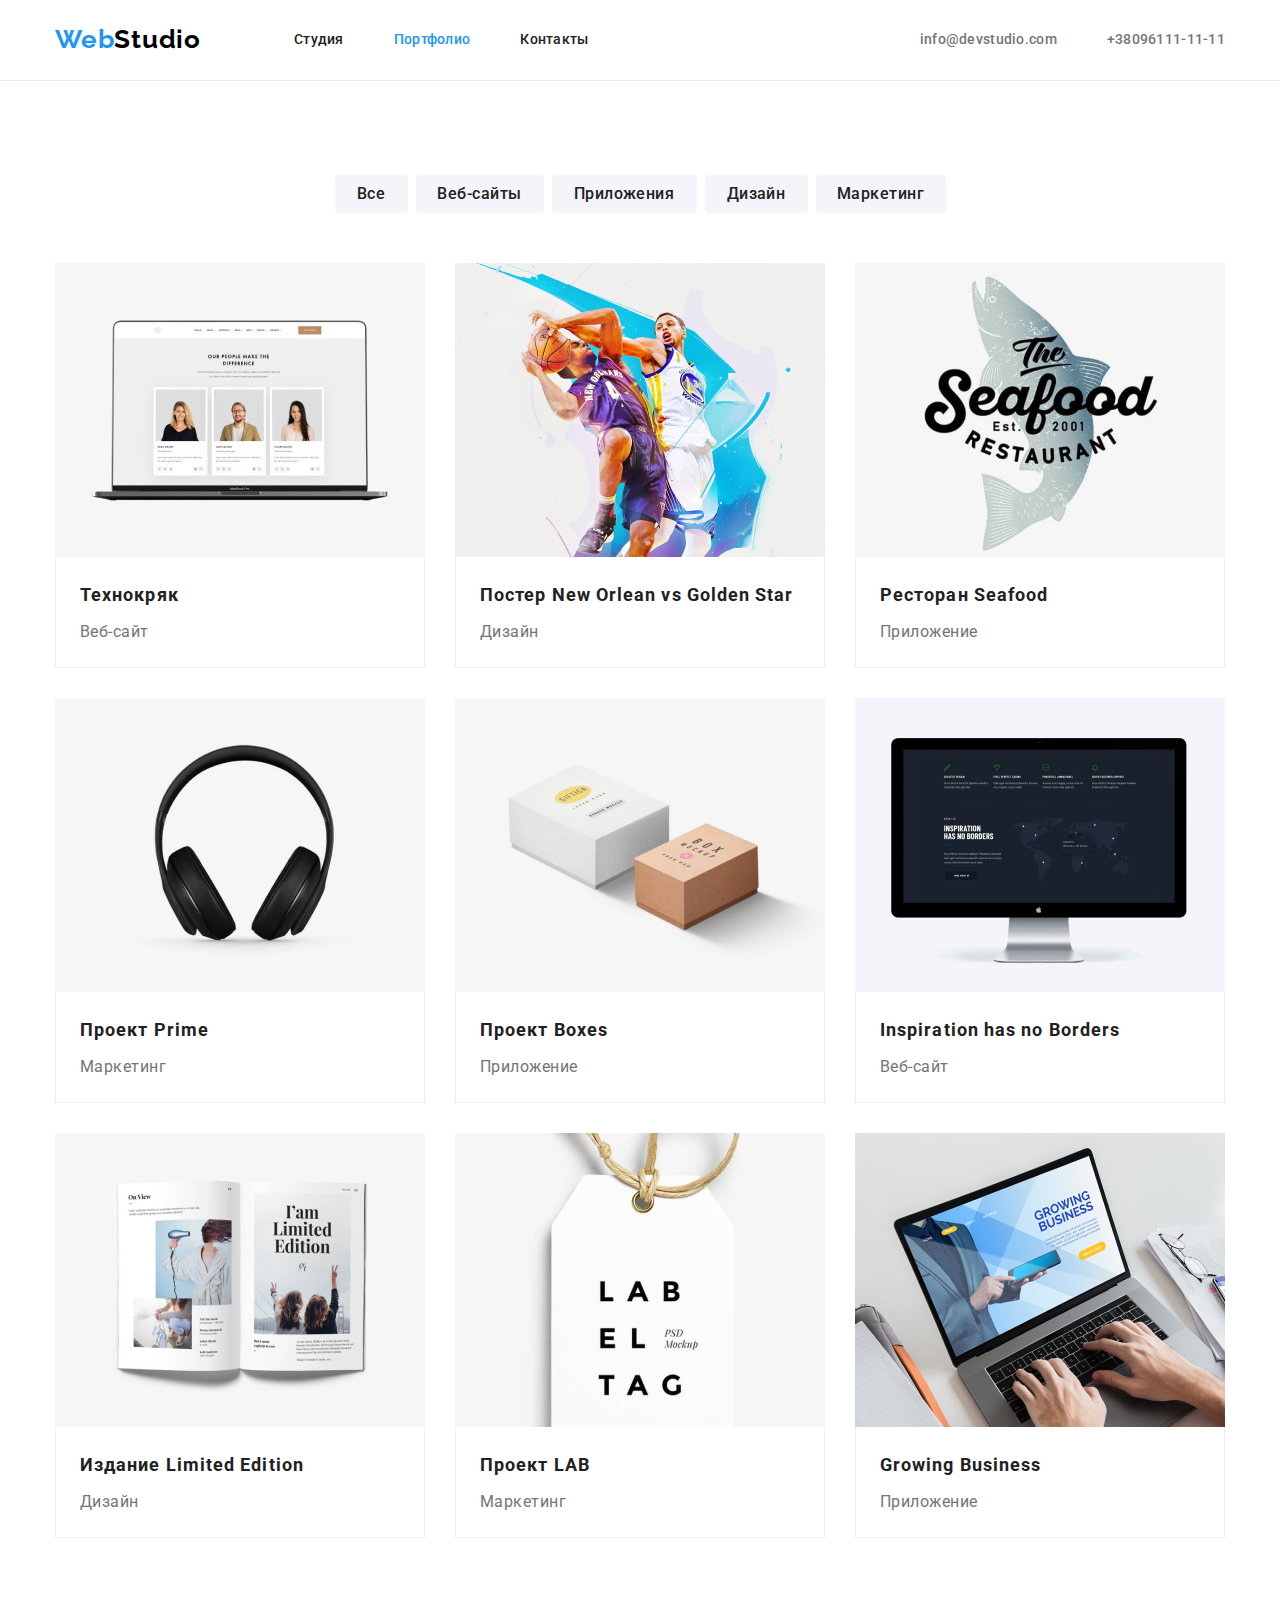
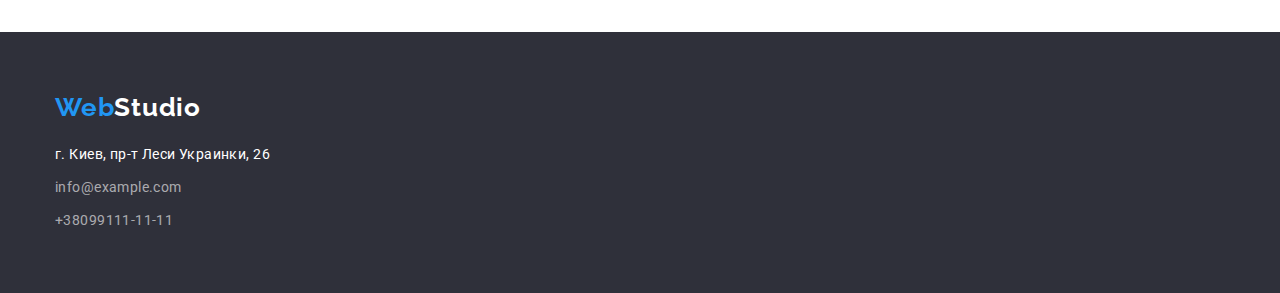
==== portfolio.html @ cd554f21 "Initial commit" ====
<!DOCTYPE html>
<html lang="ru">
  <head>
    <meta charset="UTF-8" />
    <meta http-equiv="X-UA-Compatible" content="IE=edge" />
    <meta name="viewport" content="width=device-width, initial-scale=1.0" />
    <link
      rel="stylesheet"
      href="https://cdnjs.cloudflare.com/ajax/libs/modern-normalize/1.0.0/modern-normalize.min.css"
    />
    <link rel="stylesheet" href="./styles/style.css" />
    <link rel="preconnect" href="https://fonts.googleapis.com" />
    <link rel="preconnect" href="https://fonts.gstatic.com" crossorigin />
    <link
      href="https://fonts.googleapis.com/css2?family=Raleway:wght@700&family=Roboto:wght@400;500;700;900&display=swap"
      rel="stylesheet"
    />
    <title>goit-markup-hw-02</title>
  </head>
  <body>
    <!--header-->

    <header class="header-content">
      <div class="container nav">
        <nav class="header-nav">
          <a lang="en" class="logo" href="./index.html"><span class="logo-web">Web</span>Studio</a>

          <ul class="header-link list">
            <li class="item"><a class="link" href="./index.html">Студия</a></li>
            <li class="item"><a class="link current" href="./portfolio.html">Портфолио</a></li>
            <li class="item"><a class="link" href="./index.html">Контакты</a></li>
          </ul>
        </nav>
        <ul class="contact-link list">
          <li class="item">
            <a class="link" href="mailto:info@devstudio.com">info@devstudio.com</a>
          </li>
          <li class="item">
            <a class="link" href="tel:+380961111111">+38096111-11-11</a>
          </li>
        </ul>
      </div>
    </header>

    <!--main-->

    <main>
      <section class="section project">
        <h1 class="visually-hidden">Портфолио</h1>

        <div class="container">
          <!--portfolio buttons-->

          <ul class="buttons list">
            <li class="item">
              <button class="button all" type="button">Все</button>
            </li>
            <li class="item">
              <button class="button web" type="button">Веб-сайты</button>
            </li>
            <li class="item">
              <button class="button app" type="button">Приложения</button>
            </li>
            <li class="item">
              <button class="button design" type="button">Дизайн</button>
            </li>
            <li class="item">
              <button class="button marcketing" type="button">Маркетинг</button>
            </li>
          </ul>

          <!--projects-->

          <ul class="project-list list">
            <li class="project-card">
              <img class="project-img" src="./images/box4.jpg" alt="project" width="370" />
              <div class="project-box">
                <h2 class="project-title">Технокряк</h2>
                <p class="project-text">Веб-сайт</p>
              </div>
            </li>
            <li class="project-card">
              <img class="project-img" src="./images/box5.jpg" alt="project" width="370" />
              <div class="project-box">
                <h2 class="project-title">Постер New Orlean vs Golden Star</h2>
                <p class="project-text">Дизайн</p>
              </div>
            </li>
            <li class="project-card">
              <img class="project-img" src="./images/box6.jpg" alt="project" width="370" />
              <div class="project-box">
                <h2 class="project-title">Ресторан Seafood</h2>
                <p class="project-text">Приложение</p>
              </div>
            </li>
            <li class="project-card">
              <img class="project-img" src="./images/box7.jpg" alt="project" width="370" />
              <div class="project-box">
                <h2 class="project-title">Проект Prime</h2>
                <p class="project-text">Маркетинг</p>
              </div>
            </li>
            <li class="project-card">
              <img class="project-img" src="./images/box8.jpg" alt="project" width="370" />
              <div class="project-box">
                <h2 class="project-title">Проект Boxes</h2>
                <p class="project-text">Приложение</p>
              </div>
            </li>
            <li class="project-card">
              <img class="project-img" src="./images/box9.jpg" alt="project" width="370" />
              <div class="project-box">
                <h2 class="project-title">Inspiration has no Borders</h2>
                <p class="project-text">Веб-сайт</p>
              </div>
            </li>
            <li class="project-card">
              <img class="project-img" src="./images/box10.jpg" alt="project" width="370" />
              <div class="project-box">
                <h2 class="project-title">Издание Limited Edition</h2>
                <p class="project-text">Дизайн</p>
              </div>
            </li>
            <li class="project-card">
              <img class="project-img" src="./images/box11.jpg" alt="project" width="370" />
              <div class="project-box">
                <h2 class="project-title">Проект LAB</h2>
                <p class="project-text">Маркетинг</p>
              </div>
            </li>
            <li class="project-card">
              <img class="project-img" src="./images/box12.jpg" alt="project" width="370" />
              <div class="project-box">
                <h2 class="project-title">Growing Business</h2>
                <p class="project-text">Приложение</p>
              </div>
            </li>
          </ul>
        </div>
      </section>
    </main>

    <!--contacts-->

    <footer class="footer-content">
      <div class="container">
        <a lang="en" class="logo" href="./index.html"><span class="logo-web">Web</span>Studio</a>
        <address class="addres">
          <ul class="footer-link list">
            <li class="item">
              <a
                class="map-link"
                href="https://goo.gl/maps/2Jbn84FayPKxQuNF9"
                target="_blank"
                rel="noopener nofollow"
                >г. Киев, пр-т Леси Украинки, 26
              </a>
            </li>
            <li class="item">
              <a class="link" href="mailto:info@example.com">info@example.com</a>
            </li>
            <li class="item">
              <a class="link" href="tel:+380991111111">+38099111-11-11</a>
            </li>
          </ul>
        </address>
      </div>
    </footer>
  </body>
</html>
---- styles/style.css ----
:root {
  --primari-text-color: #757575;
  --secondary-text-color: #ffffff;
  --title-text-color: #212121;
  --first-bcg-color: #2f303a;
  --second-bcg-color: #f5f4fa;
  --link-color: #2196f3;
  --third-text-color: rgba(255, 255, 255, 0.6);
  --first-logo-color: #2196f3;
  --second-logo-color: #000000;
  --main-border-color: #ececec;
  --secondary-border-color: #eeeeee;
}

body {
  font-family: 'Roboto', sans-serif;
  font-size: 14px;
  letter-spacing: 0.03em;
  background-color: #ffffff;
  color: var(--primari-text-color);
}

h1,
h2,
h3,
h4,
h5,
h6,
p {
  margin: 0;
}

img {
  display: block;
  max-width: 100%;
  height: auto;
}

.list {
  list-style: none;
  padding-left: 0;
  margin: 0;
}

.link {
  text-decoration: none;
}
/* container */

.container {
  width: 1200px;
  margin: 0 auto;
  padding: 0 15px;
}

/* section */
.section {
  padding-top: 94px;
  padding-bottom: 94px;
}
/* header */

.header-content {
  border-bottom: 1px solid var(--main-border-color);
}

.header-content .logo {
  padding-top: 24px;
  padding-bottom: 25px;
  font-family: 'Raleway';
  font-weight: 700;
  font-size: 26px;
  line-height: 1.19;
  letter-spacing: 0.03em;
  text-decoration: none;
  color: var(--second-logo-color);
}

.logo-web {
  color: var(--first-logo-color);
}

.header-nav {
  display: flex;
}

.container.nav {
  display: flex;
  align-items: center;
}

.header-link {
  align-items: center;
  display: flex;

  margin-left: 93px;
}

.header-content .link:hover,
.header-content .link:focus {
  color: var(--link-color);
}

.header-link .link {
  display: block;
  text-decoration: none;
  font-weight: 500;
  font-size: 14px;
  line-height: 1.14;
  letter-spacing: 0.02em;
  color: var(--title-text-color);
}

.header-link .link.current {
  color: var(--link-color);
}

.header-link > .item:nth-child(n + 2) {
  margin-left: 50px;
}
.contact-link {
  display: flex;

  margin-left: auto;
}
.contact-link .link {
  display: block;

  text-decoration: none;
  font-weight: 500;
  font-size: 14px;
  line-height: 1.14;
  letter-spacing: 0.02em;
  color: var(--primari-text-color);
}

.contact-link > .item:nth-child(n + 2) {
  margin-left: 50px;
}

/* main */

/* hiden */

.visually-hidden {
  position: absolute;
  width: 1px;
  height: 1px;
  margin: -1px;
  border: 0;
  padding: 0;

  white-space: nowrap;
  clip-path: inset(100%);
  clip: rect(0 0 0 0);
  overflow: hidden;
}

/* portfolio setion */

/* portfolio buttons */

.buttons {
  display: flex;
  justify-content: center;

  margin-bottom: 50px;
}

.buttons > .item:nth-child(n + 2) {
  margin-left: 8px;
}

.buttons .button {
  cursor: pointer;

  border-radius: 4px;
  border: transparent;

  text-align: center;

  text-decoration: none;
  font-family: 'Roboto';
  font-style: normal;
  font-weight: 500;
  font-size: 16px;
  line-height: 1.62;
  letter-spacing: 0.03em;
  background-color: var(--second-bcg-color);
  color: var(--title-text-color);
}

.buttons .button:hover,
.buttons .button:focus {
  background-color: var(--link-color);
  color: var(--secondary-text-color);
}

.button.all {
  width: 73px;
  height: 38px;
  left: 495px;
  top: 174px;
}

.button.web {
  width: 128px;
  height: 38px;
  left: 576px;
  top: 174px;
}

.button.app {
  width: 145px;
  height: 38px;
  left: 712px;
  top: 174px;
}

.button.design {
  width: 103px;
  height: 38px;
  left: 865px;
  top: 174px;
}

.button.marcketing {
  width: 130px;
  height: 38px;
  left: 976px;
  top: 174px;
}
/* portfolio projects */

.project-list {
  display: flex;
  flex-wrap: wrap;
}

.project-card {
  width: 370px;
}

.project-card:nth-child(-n + 6) {
  margin-bottom: 30px;
}

.project-card:nth-child(3n + 2) {
  margin-left: 30px;
  margin-right: 30px;
}

.project-box {
  padding: 20px 24px;
  border: 1px solid var(--secondary-border-color);
  border-top: none;
}

.project-title {
  margin-bottom: 4px;
  margin-right: auto;
  font-weight: 700;
  font-size: 18px;
  line-height: 2;
  letter-spacing: 0.06em;
  color: var(--title-text-color);
}

.project-text {
  margin-right: auto;
  font-weight: 400;
  font-size: 16px;
  line-height: 1.88;

  letter-spacing: 0.03em;
}

/* title*/

.section.hero {
  padding-bottom: 200px;
  padding-top: 200px;
  text-align: center;
  background-color: var(--first-bcg-color);
}

.hero .hero-title {
  margin-bottom: 30px;
  font-weight: 900;
  font-size: 44px;
  line-height: 1.36;

  text-align: center;
  letter-spacing: 0.06em;
  text-transform: uppercase;
  color: var(--secondary-text-color);
}

.hero .hero-button {
  cursor: pointer;
  font-weight: 700;
  font-size: 16px;
  line-height: 1.88;

  padding: 10px 32px;

  letter-spacing: 0.06em;
  color: var(--secondary-text-color);
  background-color: var(--link-color);

  border-radius: 4px;
  border: none;
}

.hero-button:hover,
.hero-button:focus {
  background-color: #188ce8;
  box-shadow: 0px 4px 4px rgba(0, 0, 0, 0.15);
}

/* skills */

.skill-list {
  display: flex;
}

.skill-box:not(:last-child) {
  margin-right: 30px;
}

.skill-list .skill-title {
  margin-bottom: 10px;
  font-weight: 700;
  font-size: 14px;
  line-height: 1.14;
  letter-spacing: 0.03em;
  text-transform: uppercase;
  color: var(--title-text-color);
}

.skill-list .skill-text {
  font-weight: 400;
  font-size: 14px;
  line-height: 1.71;
  letter-spacing: 0.03em;
}

/* our work */

.section.work {
  padding-top: 0;
}

.work .work-title {
  margin-bottom: 50px;
  font-weight: 700;
  font-size: 36px;
  line-height: 42px;
  text-align: center;
  letter-spacing: 0.03em;

  color: var(--title-text-color);
}

.work-list {
  display: flex;
}

.work-image:nth-child(2) {
  margin-right: 30px;
  margin-left: 30px;
}

/* our team */

.section.team {
  background-color: var(--second-bcg-color);
}

.team .team-list {
  display: flex;
}

.team-worker {
  border-radius: 0px 0px 4px 4px;
  box-shadow: 0px 1px 3px rgba(0, 0, 0, 0.12), 0px 1px 1px rgba(0, 0, 0, 0.14),
    0px 2px 1px rgba(0, 0, 0, 0.2);
  background-color: var(--secondary-text-color);
}

.team-worker:nth-child(-n + 3) {
  margin-right: 30px;
}

.team-context {
  padding-top: 30px;
  padding-bottom: 30px;
}

.team .team-title {
  margin-bottom: 50px;
  font-weight: 700;
  font-size: 36px;
  line-height: 1.16;
  text-align: center;
  letter-spacing: 0.03em;
  color: var(--title-text-color);
}

.team .team-name {
  margin-top: 0;
  margin-bottom: 10px;
  font-weight: 500;
  font-size: 16px;
  line-height: 1.18;
  /* identical to box height */

  text-align: center;
  letter-spacing: 0.03em;
  color: var(--title-text-color);
}

.team .team-job {
  font-weight: 400;
  font-size: 16px;
  line-height: 1.18;
  /* identical to box height */

  text-align: center;
  letter-spacing: 0.03em;
}

/* footer */

.footer-content {
  padding-top: 60px;
  padding-bottom: 60px;
  background-color: var(--first-bcg-color);
}

.footer-content .logo {
  display: block;
  font-family: 'Raleway';
  font-weight: 700;
  font-size: 26px;
  line-height: 1.19;
  letter-spacing: 0.03em;
  color: var(--secondary-text-color);
  text-decoration: none;
}

.footer-link .link:hover,
.footer-link .link:focus {
  color: var(--link-color);
}

.addres {
  margin-top: 20px;
  font-style: normal;
}

.footer-link .link {
  font-weight: 400;
  font-size: 14px;
  line-height: 1.71;
  letter-spacing: 0.03em;
  color: rgba(255, 255, 255, 0.6);
}

.footer-link > .item:nth-child(n + 2) {
  margin-top: 9px;
}

.map-link {
  text-decoration: none;
  font-weight: 400;
  font-size: 14px;
  line-height: 1.71;
  letter-spacing: 0.03em;
  color: var(--secondary-text-color);
}

.map-link:hover,
.map-link:focus {
  color: var(--link-color);
}
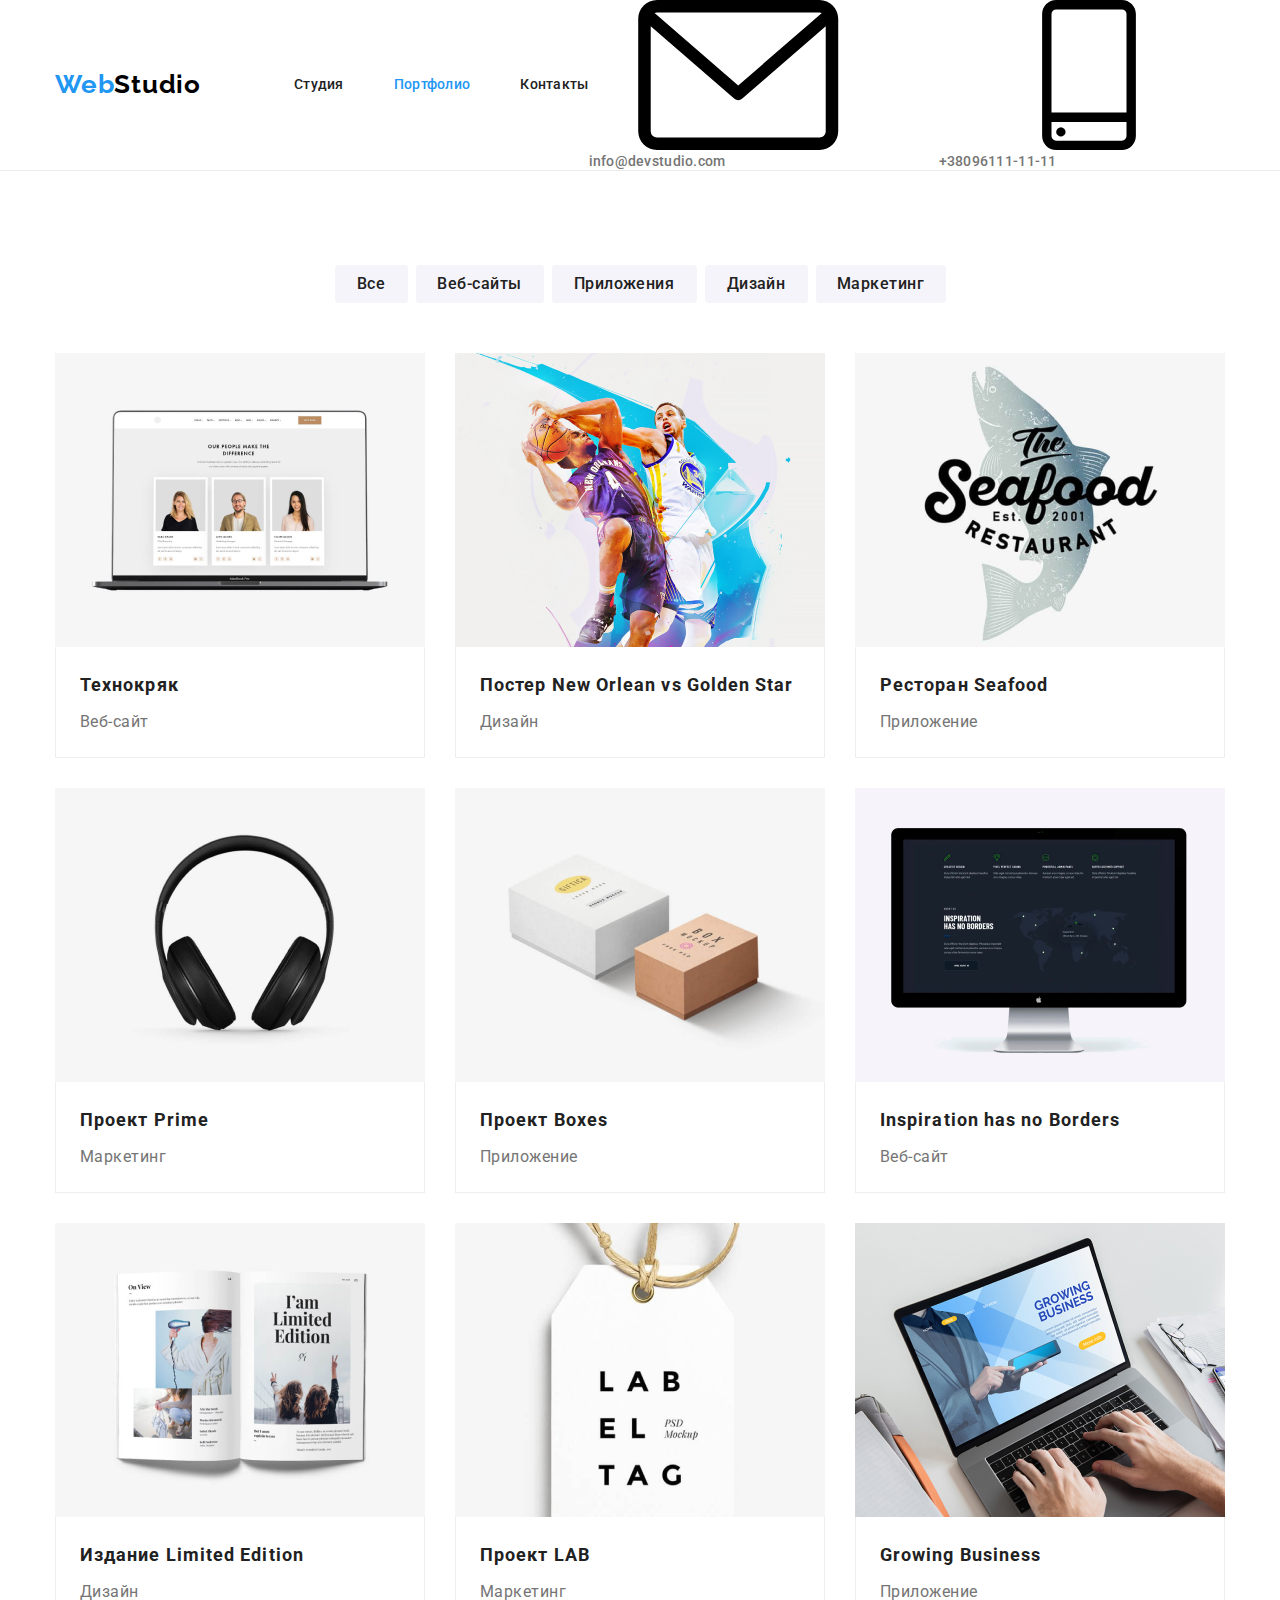
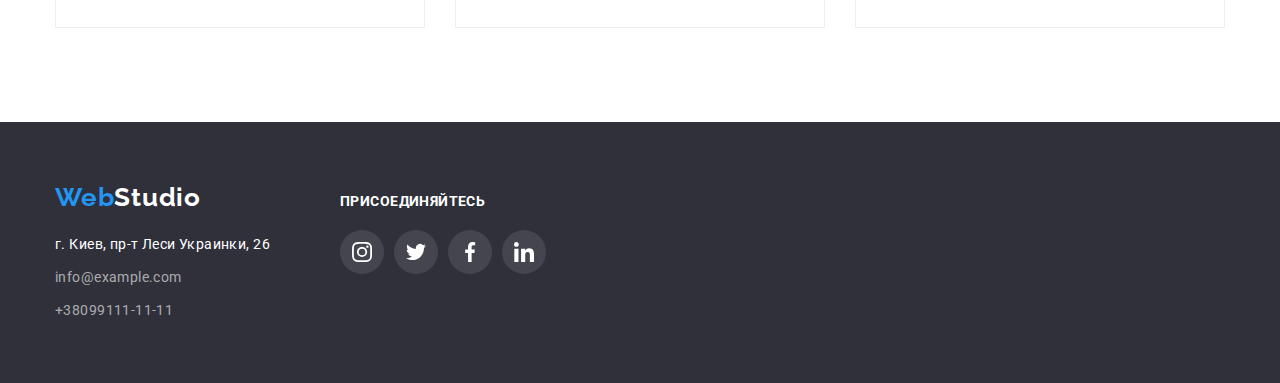
==== commit fcad6413: "додає inline svg" ====
--- a/portfolio.html
+++ b/portfolio.html
@@ -33,9 +33,15 @@
         </nav>
         <ul class="contact-link list">
           <li class="item">
+            <svg class="icon-mail">
+              <use href="./images/icon.svg/symbol-defs.svg#icon-mail"></use>
+            </svg>
             <a class="link" href="mailto:info@devstudio.com">info@devstudio.com</a>
           </li>
           <li class="item">
+            <svg class="icon-smartphone">
+              <use href="./images/icon.svg/symbol-defs.svg#icon-smartphone"></use>
+            </svg>
             <a class="link" href="tel:+380961111111">+38096111-11-11</a>
           </li>
         </ul>
@@ -143,27 +149,62 @@
     <!--contacts-->
 
     <footer class="footer-content">
-      <div class="container">
-        <a lang="en" class="logo" href="./index.html"><span class="logo-web">Web</span>Studio</a>
-        <address class="addres">
-          <ul class="footer-link list">
-            <li class="item">
-              <a
-                class="map-link"
-                href="https://goo.gl/maps/2Jbn84FayPKxQuNF9"
-                target="_blank"
-                rel="noopener nofollow"
-                >г. Киев, пр-т Леси Украинки, 26
-              </a>
-            </li>
-            <li class="item">
-              <a class="link" href="mailto:info@example.com">info@example.com</a>
-            </li>
-            <li class="item">
-              <a class="link" href="tel:+380991111111">+38099111-11-11</a>
-            </li>
-          </ul>
-        </address>
+      <div class="container footer-container">
+        <div>
+          <a lang="en" class="logo" href="./index.html"><span class="logo-web">Web</span>Studio</a>
+          <address class="addres">
+            <ul class="footer-link list">
+              <li class="item">
+                <a
+                  class="map-link"
+                  href="https://goo.gl/maps/2Jbn84FayPKxQuNF9"
+                  target="_blank"
+                  rel="noopener nofollow"
+                  >г. Киев, пр-т Леси Украинки, 26
+                </a>
+              </li>
+              <li class="item">
+                <a class="link" href="mailto:info@example.com">info@example.com</a>
+              </li>
+              <li class="item"><a class="link" href="tel:+380991111111">+38099111-11-11</a></li>
+            </ul>
+          </address>
+        </div>
+        <div>
+          <section class="section-social">
+            <h2 class="social-title">присоединяйтесь</h2>
+            <ul class="list list-social">
+              <li class="blank-social">
+                <a class="link" href="">
+                  <svg class="footer-icon">
+                    <use href="/images/icon.svg/symbol-defs.svg#icon-instagram"></use>
+                  </svg>
+                </a>
+              </li>
+              <li class="blank-social">
+                <a class="link" href="">
+                  <svg class="footer-icon">
+                    <use href="/images/icon.svg/symbol-defs.svg#icon-twitter"></use>
+                  </svg>
+                </a>
+              </li>
+              <li class="blank-social">
+                <a class="link" href="">
+                  <svg class="footer-icon">
+                    <use href="/images/icon.svg/symbol-defs.svg#icon-facebook"></use>
+                  </svg>
+                </a>
+              </li>
+              <li class="blank-social">
+                <a class="link" href="">
+                  <svg class="footer-icon">
+                    <use href="/images/icon.svg/symbol-defs.svg#icon-linkedin"></use>
+                  </svg>
+                </a>
+              </li>
+            </ul>
+          </section>
+        </div>
       </div>
     </footer>
   </body>
--- a/styles/style.css
+++ b/styles/style.css
@@ -10,6 +10,8 @@
   --second-logo-color: #000000;
   --main-border-color: #ececec;
   --secondary-border-color: #eeeeee;
+  --main-icon-color: #afb1b8;
+  --main-bg-icon-color: rgba(255, 255, 255, 0.1);
 }
 
 body {
@@ -124,9 +126,6 @@
   margin-left: auto;
 }
 .contact-link .link {
-  display: block;
-
-  text-decoration: none;
   font-weight: 500;
   font-size: 14px;
   line-height: 1.14;
@@ -137,6 +136,39 @@
 .contact-link > .item:nth-child(n + 2) {
   margin-left: 50px;
 }
+
+.icon-mail {
+}
+
+/* .item-mail::before {
+  content: '';
+
+  display: inline-block;
+
+  width: 16px;
+  height: 12px;
+  margin-right: 10px;
+
+  background-image: url(../images/icon.svg/envelope.svg);
+  background-repeat: no-repeat;
+  background-position: center;
+  background-size: cover;
+}
+
+.item-phone::before {
+  content: '';
+
+  display: inline-block;
+
+  width: 10px;
+  height: 16px;
+  margin-right: 10px;
+
+  background-image: url(../images/icon.svg/smartphone.svg);
+  background-repeat: no-repeat;
+  background-position: center;
+  background-size: cover;
+} */
 
 /* main */
 
@@ -194,6 +226,8 @@
 .buttons .button:focus {
   background-color: var(--link-color);
   color: var(--secondary-text-color);
+  box-shadow: 0px 3px 1px rgba(0, 0, 0, 0.1), 0px 1px 2px rgba(0, 0, 0, 0.08),
+    0px 2px 2px rgba(0, 0, 0, 0.12);
 }
 
 .button.all {
@@ -237,6 +271,12 @@
   flex-wrap: wrap;
 }
 
+.project-card:hover,
+.project-card:focus {
+  box-shadow: 0px 1px 1px rgba(0, 0, 0, 0.12), 0px 4px 4px rgba(0, 0, 0, 0.06),
+    1px 4px 6px rgba(0, 0, 0, 0.16);
+}
+
 .project-card {
   width: 370px;
 }
@@ -275,9 +315,19 @@
   letter-spacing: 0.03em;
 }
 
-/* title*/
+/* hero title*/
 
 .section.hero {
+  background-image: linear-gradient(to right, rgba(47, 48, 58, 0.4), rgba(47, 48, 58, 0.4)),
+    url(../images/background-image-hero.jpg);
+
+  background-position: center;
+  background-repeat: no-repeat;
+  background-size: cover;
+
+  max-width: 1600px;
+  margin-left: auto;
+  margin-right: auto;
   padding-bottom: 200px;
   padding-top: 200px;
   text-align: center;
@@ -324,6 +374,36 @@
   display: flex;
 }
 
+.skill-box::before {
+  content: '';
+  display: inline-block;
+  width: 270px;
+  height: 120px;
+  margin-bottom: 30px;
+
+  border-radius: 4px;
+  background-color: var(--second-bcg-color);
+
+  background-repeat: no-repeat;
+  background-position: center;
+}
+
+.skill-box:nth-child(1)::before {
+  background-image: url(../images/icon.svg/satelit.svg);
+}
+
+.skill-box:nth-child(2)::before {
+  background-image: url(../images/icon.svg/clock.svg);
+}
+
+.skill-box:nth-child(3)::before {
+  background-image: url(../images/icon.svg/diagram.svg);
+}
+
+.skill-box:nth-child(4)::before {
+  background-image: url(../images/icon.svg/astronaut.svg);
+}
+
 .skill-box:not(:last-child) {
   margin-right: 30px;
 }
@@ -394,7 +474,7 @@
 
 .team-context {
   padding-top: 30px;
-  padding-bottom: 30px;
+  padding-bottom: 39px;
 }
 
 .team .team-title {
@@ -413,7 +493,6 @@
   font-weight: 500;
   font-size: 16px;
   line-height: 1.18;
-  /* identical to box height */
 
   text-align: center;
   letter-spacing: 0.03em;
@@ -424,13 +503,110 @@
   font-weight: 400;
   font-size: 16px;
   line-height: 1.18;
-  /* identical to box height */
+  margin-bottom: 16px;
 
   text-align: center;
   letter-spacing: 0.03em;
 }
-
+/*  team icons */
+
+.list-icon {
+  display: flex;
+  padding-left: 32px;
+  padding-right: 32px;
+  justify-content: space-between;
+}
+
+.list-icon .link {
+  display: inline-block;
+  cursor: pointer;
+  width: 44px;
+  height: 44px;
+}
+
+.icon {
+  fill: var(--main-icon-color);
+  width: 44px;
+  height: 44px;
+  padding: 12px;
+}
+
+.list-icon .link:hover,
+.list-icon .link:focus {
+  border-radius: 50%;
+  background-color: var(--link-color);
+}
+
+.icon:hover,
+.icon:focus {
+  fill: var(--secondary-text-color);
+}
+
+/* clients */
+
+.title-client {
+  margin-bottom: 50px;
+  font-weight: 700;
+  font-size: 36px;
+  line-height: 1.16;
+  text-align: center;
+  letter-spacing: 0.03em;
+
+  color: var(--title-text-color);
+}
+
+.list-client {
+  display: flex;
+  justify-content: space-between;
+}
+
+.link-client {
+  cursor: pointer;
+  width: 170px;
+  height: 92px;
+}
+
+.icon-client {
+  width: 170px;
+  height: 92px;
+  border: 1px solid var(--main-icon-color);
+  border-radius: 4px;
+  fill: var(--main-icon-color);
+}
+
+.icon-client:hover,
+.icon-client:focus {
+  fill: var(--link-color);
+  border-color: var(--link-color);
+}
+
+.company1 {
+  padding: 23px 64px;
+}
+
+.company2 {
+  padding: 20px 65px;
+}
+
+.company3 {
+  padding: 25px 62px;
+}
+
+.company4 {
+  padding: 25px 42px;
+}
+
+.company5 {
+  padding: 22px 53px;
+}
+
+.company6 {
+  padding: 23px 38px;
+}
 /* footer */
+.footer-container {
+  display: flex;
+}
 
 .footer-content {
   padding-top: 60px;
@@ -484,3 +660,52 @@
 .map-link:focus {
   color: var(--link-color);
 }
+
+/*  social icons */
+
+.social-title {
+  font-weight: 700;
+  font-size: 14px;
+  line-height: 1.14;
+  letter-spacing: 0.03em;
+  text-transform: uppercase;
+
+  color: var(--secondary-text-color);
+
+  padding-top: 12px;
+
+  margin-left: 70px;
+  margin-bottom: 20px;
+}
+
+.list-social {
+  display: flex;
+  margin-left: 70px;
+}
+
+.list-social > .blank-social:not(:last-child) {
+  margin-right: 10px;
+}
+
+.list-social .link {
+  display: inline-block;
+  cursor: pointer;
+  background-color: var(--main-bg-icon-color);
+  border-radius: 50%;
+  width: 44px;
+  height: 44px;
+}
+
+.list-social .link:hover,
+.link-social .link:focus {
+  border-radius: 50%;
+  background-color: var(--link-color);
+}
+
+.footer-icon {
+  fill: var(--secondary-text-color);
+
+  width: 44px;
+  height: 44px;
+  padding: 12px;
+}
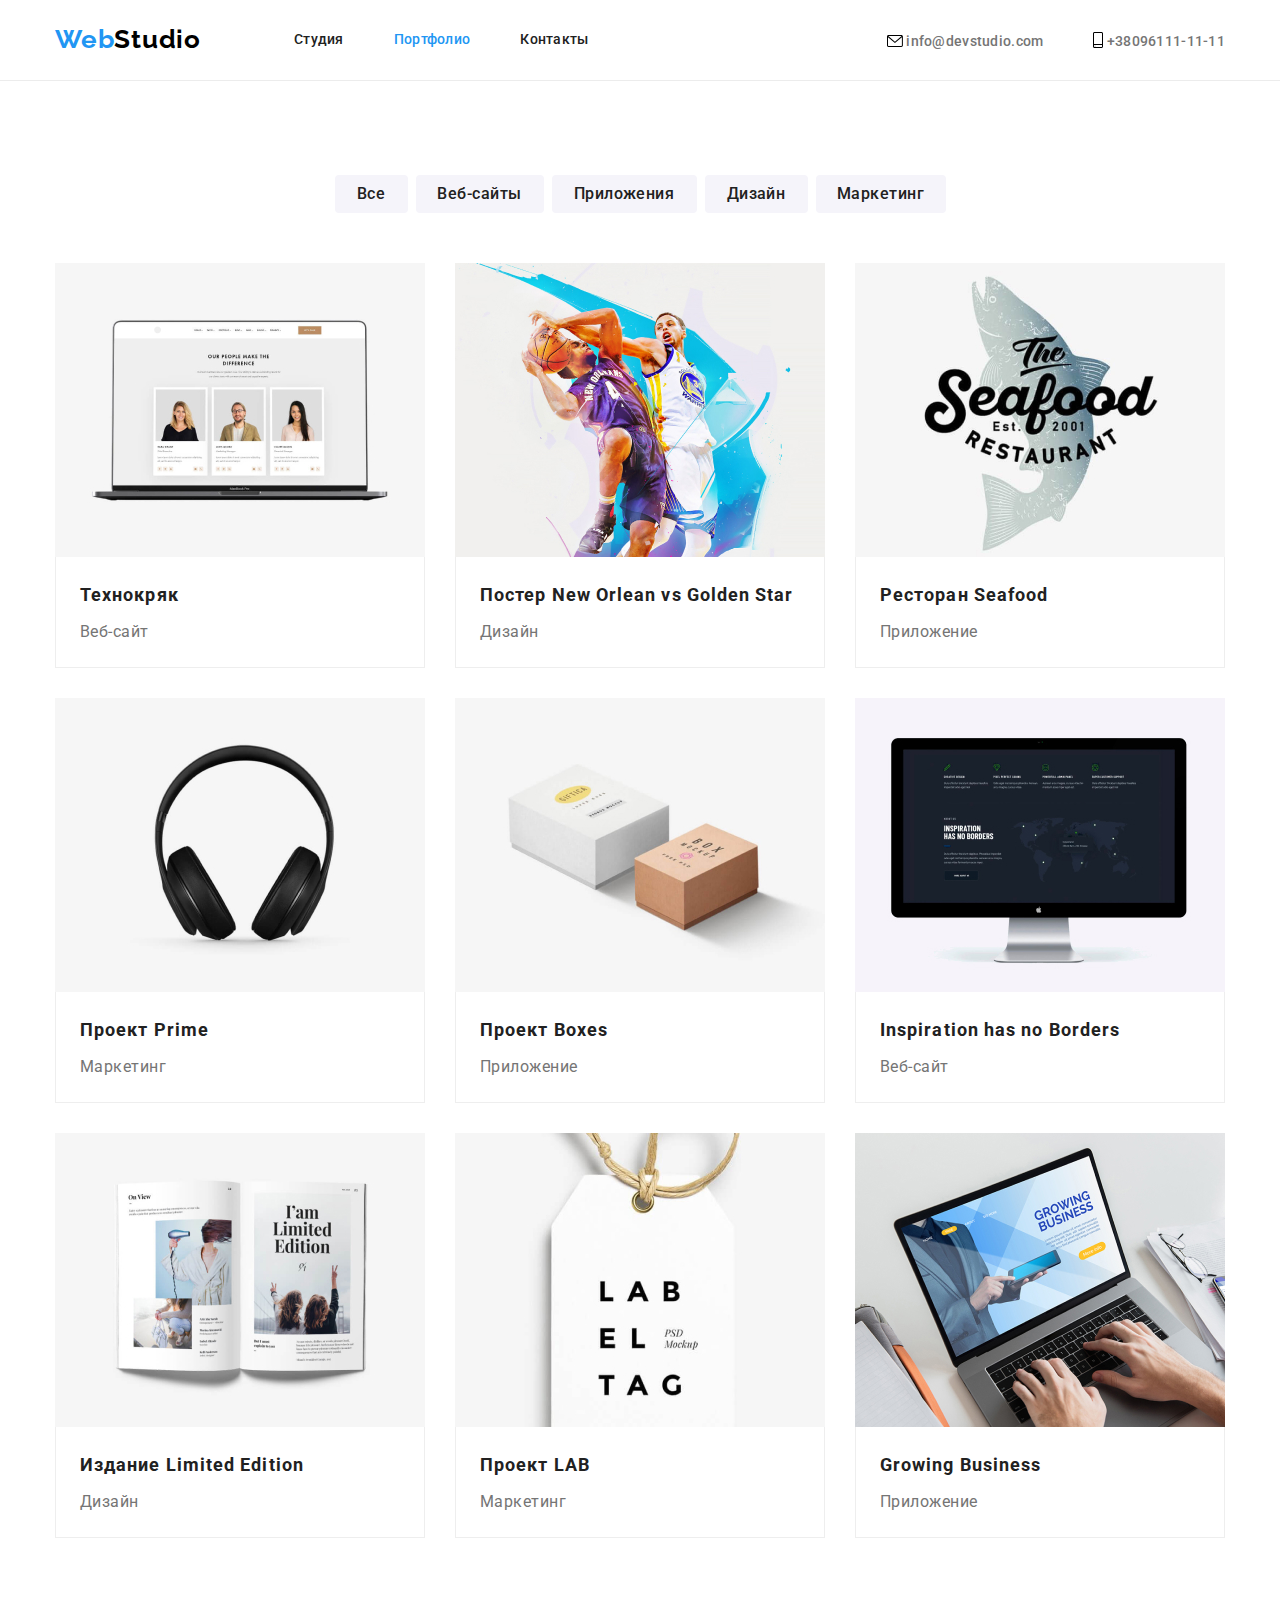
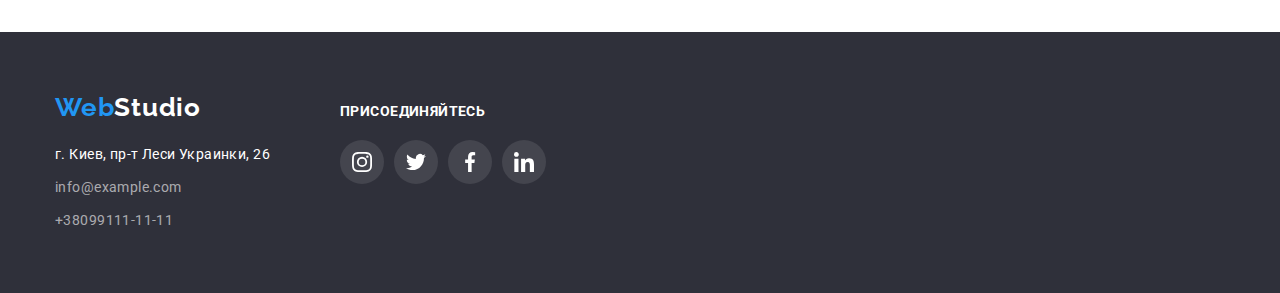
==== commit 62ae84ce: "додає клас item-icon" ====
--- a/portfolio.html
+++ b/portfolio.html
@@ -32,13 +32,13 @@
           </ul>
         </nav>
         <ul class="contact-link list">
-          <li class="item">
+          <li class="item item-icon">
             <svg class="icon-mail">
               <use href="./images/icon.svg/symbol-defs.svg#icon-mail"></use>
             </svg>
             <a class="link" href="mailto:info@devstudio.com">info@devstudio.com</a>
           </li>
-          <li class="item">
+          <li class="item item-icon">
             <svg class="icon-smartphone">
               <use href="./images/icon.svg/symbol-defs.svg#icon-smartphone"></use>
             </svg>
--- a/styles/style.css
+++ b/styles/style.css
@@ -12,6 +12,7 @@
   --secondary-border-color: #eeeeee;
   --main-icon-color: #afb1b8;
   --main-bg-icon-color: rgba(255, 255, 255, 0.1);
+  --hero-linear-gradient: rgba(47, 48, 58, 0.4);
 }
 
 body {
@@ -137,38 +138,34 @@
   margin-left: 50px;
 }
 
+.contact-link > .item:nth-child(1) {
+  position: relative;
+  bottom: -3px;
+}
+
 .icon-mail {
-}
-
-/* .item-mail::before {
-  content: '';
-
   display: inline-block;
 
   width: 16px;
   height: 12px;
-  margin-right: 10px;
-
-  background-image: url(../images/icon.svg/envelope.svg);
-  background-repeat: no-repeat;
-  background-position: center;
-  background-size: cover;
-}
-
-.item-phone::before {
-  content: '';
-
+
+  fill: var(--primari-text-color);
+
+  position: relative;
+  bottom: -1px;
+}
+
+.icon-smartphone {
   display: inline-block;
 
   width: 10px;
   height: 16px;
-  margin-right: 10px;
-
-  background-image: url(../images/icon.svg/smartphone.svg);
-  background-repeat: no-repeat;
-  background-position: center;
-  background-size: cover;
-} */
+
+  fill: var(--primari-text-color);
+
+  position: relative;
+  bottom: -2px;
+}
 
 /* main */
 
@@ -318,7 +315,11 @@
 /* hero title*/
 
 .section.hero {
-  background-image: linear-gradient(to right, rgba(47, 48, 58, 0.4), rgba(47, 48, 58, 0.4)),
+  background-image: linear-gradient(
+      to right,
+      var(--hero-linear-gradient),
+      var(--hero-linear-gradient)
+    ),
     url(../images/background-image-hero.jpg);
 
   background-position: center;
@@ -326,10 +327,12 @@
   background-size: cover;
 
   max-width: 1600px;
+
   margin-left: auto;
   margin-right: auto;
   padding-bottom: 200px;
   padding-top: 200px;
+
   text-align: center;
   background-color: var(--first-bcg-color);
 }
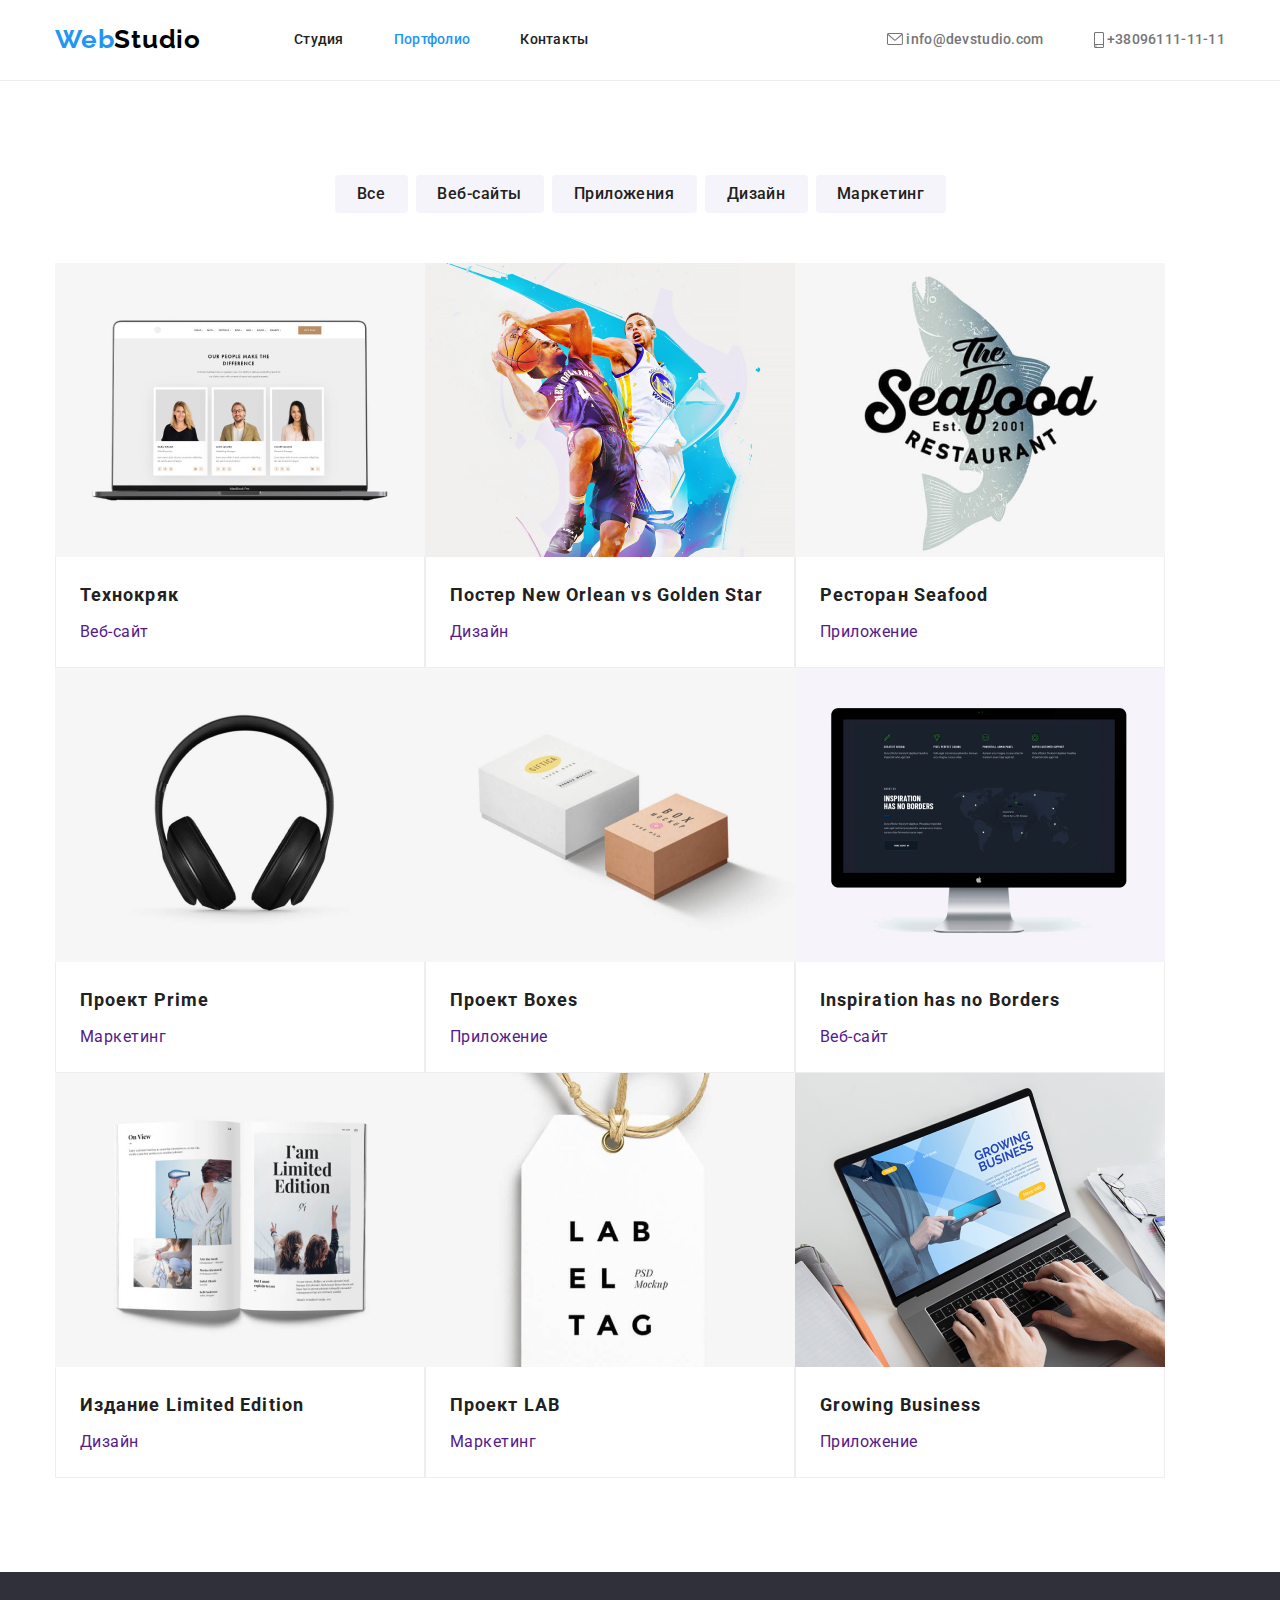
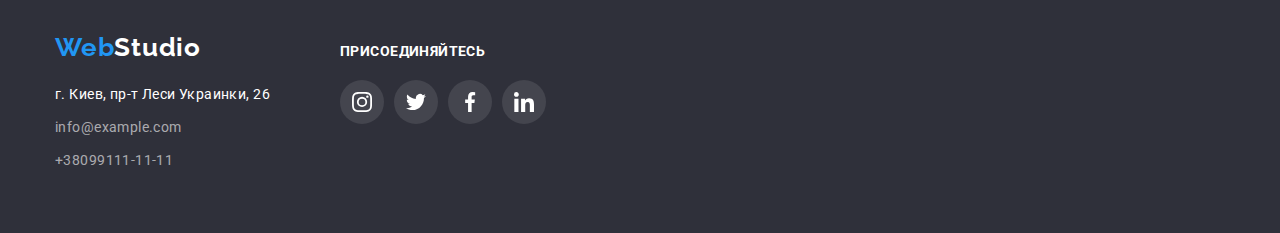
==== commit 66627af3: "переробляє header,main,footer" ====
--- a/portfolio.html
+++ b/portfolio.html
@@ -33,16 +33,20 @@
         </nav>
         <ul class="contact-link list">
           <li class="item item-icon">
-            <svg class="icon-mail">
-              <use href="./images/icon.svg/symbol-defs.svg#icon-mail"></use>
-            </svg>
-            <a class="link" href="mailto:info@devstudio.com">info@devstudio.com</a>
+            <a class="link" href="mailto:info@devstudio.com">
+              <svg class="icon-mail">
+                <use href="./images/icon.svg/symbol-defs.svg#icon-mail"></use>
+              </svg>
+              info@devstudio.com
+            </a>
           </li>
           <li class="item item-icon">
-            <svg class="icon-smartphone">
-              <use href="./images/icon.svg/symbol-defs.svg#icon-smartphone"></use>
-            </svg>
-            <a class="link" href="tel:+380961111111">+38096111-11-11</a>
+            <a class="link" href="tel:+380961111111"
+              ><svg class="icon-smartphone">
+                <use href="./images/icon.svg/symbol-defs.svg#icon-smartphone"></use>
+              </svg>
+              +38096111-11-11
+            </a>
           </li>
         </ul>
       </div>
@@ -77,76 +81,94 @@
 
           <!--projects-->
 
-          <ul class="project-list list">
-            <li class="project-card">
-              <img class="project-img" src="./images/box4.jpg" alt="project" width="370" />
-              <div class="project-box">
-                <h2 class="project-title">Технокряк</h2>
-                <p class="project-text">Веб-сайт</p>
-              </div>
-            </li>
-            <li class="project-card">
-              <img class="project-img" src="./images/box5.jpg" alt="project" width="370" />
-              <div class="project-box">
-                <h2 class="project-title">Постер New Orlean vs Golden Star</h2>
-                <p class="project-text">Дизайн</p>
-              </div>
-            </li>
-            <li class="project-card">
-              <img class="project-img" src="./images/box6.jpg" alt="project" width="370" />
-              <div class="project-box">
-                <h2 class="project-title">Ресторан Seafood</h2>
-                <p class="project-text">Приложение</p>
-              </div>
-            </li>
-            <li class="project-card">
-              <img class="project-img" src="./images/box7.jpg" alt="project" width="370" />
-              <div class="project-box">
-                <h2 class="project-title">Проект Prime</h2>
-                <p class="project-text">Маркетинг</p>
-              </div>
-            </li>
-            <li class="project-card">
-              <img class="project-img" src="./images/box8.jpg" alt="project" width="370" />
-              <div class="project-box">
-                <h2 class="project-title">Проект Boxes</h2>
-                <p class="project-text">Приложение</p>
-              </div>
-            </li>
-            <li class="project-card">
-              <img class="project-img" src="./images/box9.jpg" alt="project" width="370" />
-              <div class="project-box">
-                <h2 class="project-title">Inspiration has no Borders</h2>
-                <p class="project-text">Веб-сайт</p>
-              </div>
-            </li>
-            <li class="project-card">
-              <img class="project-img" src="./images/box10.jpg" alt="project" width="370" />
-              <div class="project-box">
-                <h2 class="project-title">Издание Limited Edition</h2>
-                <p class="project-text">Дизайн</p>
-              </div>
-            </li>
-            <li class="project-card">
-              <img class="project-img" src="./images/box11.jpg" alt="project" width="370" />
-              <div class="project-box">
-                <h2 class="project-title">Проект LAB</h2>
-                <p class="project-text">Маркетинг</p>
-              </div>
-            </li>
-            <li class="project-card">
-              <img class="project-img" src="./images/box12.jpg" alt="project" width="370" />
-              <div class="project-box">
-                <h2 class="project-title">Growing Business</h2>
-                <p class="project-text">Приложение</p>
-              </div>
+          <ul class="project-list list set-card">
+            <li class="set-item">
+              <a class="link project-card" href="">
+                <img class="project-img" src="./images/box4.jpg" alt="project" width="370" />
+                <div class="project-box">
+                  <h2 class="project-title">Технокряк</h2>
+                  <p class="project-text">Веб-сайт</p>
+                </div>
+              </a>
+            </li>
+            <li class="set-item">
+              <a class="link project-card" href=""
+                ><img class="project-img" src="./images/box5.jpg" alt="project" width="370" />
+                <div class="project-box">
+                  <h2 class="project-title">Постер New Orlean vs Golden Star</h2>
+                  <p class="project-text">Дизайн</p>
+                </div>
+              </a>
+            </li>
+            <li class="set-item">
+              <a class="link project-card" href=""
+                ><img class="project-img" src="./images/box6.jpg" alt="project" width="370" />
+                <div class="project-box">
+                  <h2 class="project-title">Ресторан Seafood</h2>
+                  <p class="project-text">Приложение</p>
+                </div>
+              </a>
+            </li>
+            <li class="set-item">
+              <a class="link project-card" href=""
+                ><img class="project-img" src="./images/box7.jpg" alt="project" width="370" />
+                <div class="project-box">
+                  <h2 class="project-title">Проект Prime</h2>
+                  <p class="project-text">Маркетинг</p>
+                </div>
+              </a>
+            </li>
+            <li class="set-item">
+              <a class="link project-card" href=""
+                ><img class="project-img" src="./images/box8.jpg" alt="project" width="370" />
+                <div class="project-box">
+                  <h2 class="project-title">Проект Boxes</h2>
+                  <p class="project-text">Приложение</p>
+                </div>
+              </a>
+            </li>
+            <li class="set-item">
+              <a class="link project-card" href=""
+                ><img class="project-img" src="./images/box9.jpg" alt="project" width="370" />
+                <div class="project-box">
+                  <h2 class="project-title">Inspiration has no Borders</h2>
+                  <p class="project-text">Веб-сайт</p>
+                </div>
+              </a>
+            </li>
+            <li class="set-item">
+              <a class="link project-card" href=""
+                ><img class="project-img" src="./images/box10.jpg" alt="project" width="370" />
+                <div class="project-box">
+                  <h2 class="project-title">Издание Limited Edition</h2>
+                  <p class="project-text">Дизайн</p>
+                </div>
+              </a>
+            </li>
+            <li class="set-item">
+              <a class="link project-card" href=""
+                ><img class="project-img" src="./images/box11.jpg" alt="project" width="370" />
+                <div class="project-box">
+                  <h2 class="project-title">Проект LAB</h2>
+                  <p class="project-text">Маркетинг</p>
+                </div>
+              </a>
+            </li>
+            <li class="set-item">
+              <a class="link project-card" href=""
+                ><img class="project-img" src="./images/box12.jpg" alt="project" width="370" />
+                <div class="project-box">
+                  <h2 class="project-title">Growing Business</h2>
+                  <p class="project-text">Приложение</p>
+                </div>
+              </a>
             </li>
           </ul>
         </div>
       </section>
     </main>
 
-    <!--contacts-->
+    <!--footer-->
 
     <footer class="footer-content">
       <div class="container footer-container">
@@ -170,40 +192,38 @@
             </ul>
           </address>
         </div>
-        <div>
-          <section class="section-social">
-            <h2 class="social-title">присоединяйтесь</h2>
-            <ul class="list list-social">
-              <li class="blank-social">
-                <a class="link" href="">
-                  <svg class="footer-icon">
-                    <use href="/images/icon.svg/symbol-defs.svg#icon-instagram"></use>
-                  </svg>
-                </a>
-              </li>
-              <li class="blank-social">
-                <a class="link" href="">
-                  <svg class="footer-icon">
-                    <use href="/images/icon.svg/symbol-defs.svg#icon-twitter"></use>
-                  </svg>
-                </a>
-              </li>
-              <li class="blank-social">
-                <a class="link" href="">
-                  <svg class="footer-icon">
-                    <use href="/images/icon.svg/symbol-defs.svg#icon-facebook"></use>
-                  </svg>
-                </a>
-              </li>
-              <li class="blank-social">
-                <a class="link" href="">
-                  <svg class="footer-icon">
-                    <use href="/images/icon.svg/symbol-defs.svg#icon-linkedin"></use>
-                  </svg>
-                </a>
-              </li>
-            </ul>
-          </section>
+        <div class="container-social">
+          <h2 class="social-title">присоединяйтесь</h2>
+          <ul class="list list-social">
+            <li class="blank-social icon-social">
+              <a class="link" href="">
+                <svg class="footer-icon">
+                  <use href="/images/icon.svg/symbol-defs.svg#icon-instagram"></use>
+                </svg>
+              </a>
+            </li>
+            <li class="blank-social icon-social">
+              <a class="link" href="">
+                <svg class="footer-icon">
+                  <use href="/images/icon.svg/symbol-defs.svg#icon-twitter"></use>
+                </svg>
+              </a>
+            </li>
+            <li class="blank-social icon-social">
+              <a class="link" href="">
+                <svg class="footer-icon">
+                  <use href="/images/icon.svg/symbol-defs.svg#icon-facebook"></use>
+                </svg>
+              </a>
+            </li>
+            <li class="blank-social icon-social">
+              <a class="link" href="">
+                <svg class="footer-icon">
+                  <use href="/images/icon.svg/symbol-defs.svg#icon-linkedin"></use>
+                </svg>
+              </a>
+            </li>
+          </ul>
         </div>
       </div>
     </footer>
--- a/styles/style.css
+++ b/styles/style.css
@@ -13,6 +13,7 @@
   --main-icon-color: #afb1b8;
   --main-bg-icon-color: rgba(255, 255, 255, 0.1);
   --hero-linear-gradient: rgba(47, 48, 58, 0.4);
+  --icon-color: currentColor;
 }
 
 body {
@@ -121,11 +122,17 @@
 .header-link > .item:nth-child(n + 2) {
   margin-left: 50px;
 }
+
+.item-icon:hover {
+  color: var(--link-color);
+}
+
 .contact-link {
   display: flex;
 
   margin-left: auto;
 }
+
 .contact-link .link {
   font-weight: 500;
   font-size: 14px;
@@ -138,33 +145,18 @@
   margin-left: 50px;
 }
 
-.contact-link > .item:nth-child(1) {
-  position: relative;
-  bottom: -3px;
-}
-
 .icon-mail {
-  display: inline-block;
+  vertical-align: -1px;
 
   width: 16px;
   height: 12px;
-
-  fill: var(--primari-text-color);
-
-  position: relative;
-  bottom: -1px;
 }
 
 .icon-smartphone {
-  display: inline-block;
+  vertical-align: bottom;
 
   width: 10px;
   height: 16px;
-
-  fill: var(--primari-text-color);
-
-  position: relative;
-  bottom: -2px;
 }
 
 /* main */
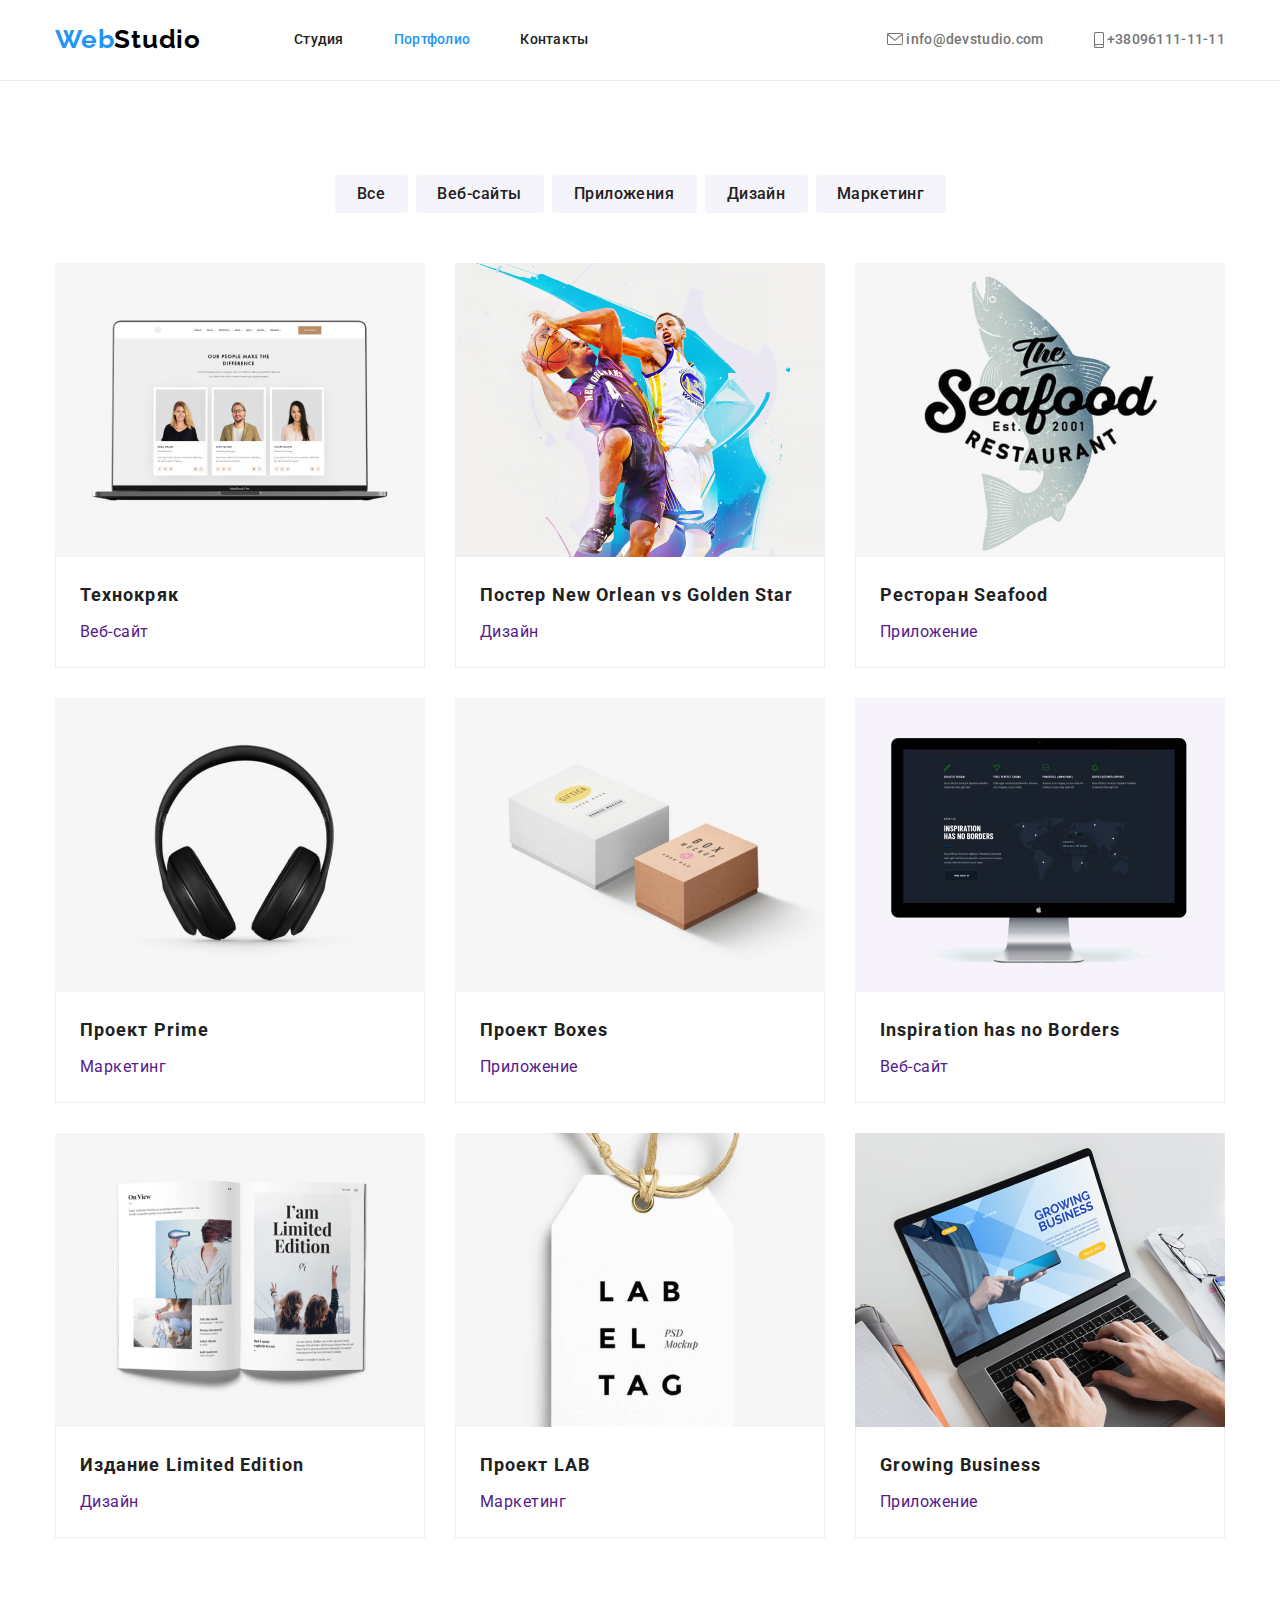
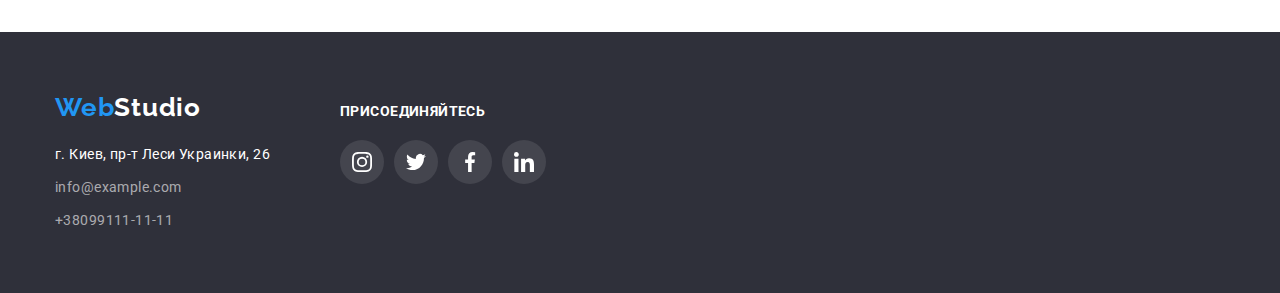
==== commit 3e27f7d6: "додає правельне посилання на svg" ====
--- a/portfolio.html
+++ b/portfolio.html
@@ -198,28 +198,28 @@
             <li class="blank-social icon-social">
               <a class="link" href="">
                 <svg class="footer-icon">
-                  <use href="/images/icon.svg/symbol-defs.svg#icon-instagram"></use>
-                </svg>
-              </a>
-            </li>
-            <li class="blank-social icon-social">
-              <a class="link" href="">
-                <svg class="footer-icon">
-                  <use href="/images/icon.svg/symbol-defs.svg#icon-twitter"></use>
-                </svg>
-              </a>
-            </li>
-            <li class="blank-social icon-social">
-              <a class="link" href="">
-                <svg class="footer-icon">
-                  <use href="/images/icon.svg/symbol-defs.svg#icon-facebook"></use>
-                </svg>
-              </a>
-            </li>
-            <li class="blank-social icon-social">
-              <a class="link" href="">
-                <svg class="footer-icon">
-                  <use href="/images/icon.svg/symbol-defs.svg#icon-linkedin"></use>
+                  <use href="./images/icon.svg/symbol-defs.svg#icon-instagram"></use>
+                </svg>
+              </a>
+            </li>
+            <li class="blank-social icon-social">
+              <a class="link" href="">
+                <svg class="footer-icon">
+                  <use href="./images/icon.svg/symbol-defs.svg#icon-twitter"></use>
+                </svg>
+              </a>
+            </li>
+            <li class="blank-social icon-social">
+              <a class="link" href="">
+                <svg class="footer-icon">
+                  <use href="./images/icon.svg/symbol-defs.svg#icon-facebook"></use>
+                </svg>
+              </a>
+            </li>
+            <li class="blank-social icon-social">
+              <a class="link" href="">
+                <svg class="footer-icon">
+                  <use href="./images/icon.svg/symbol-defs.svg#icon-linkedin"></use>
                 </svg>
               </a>
             </li>
--- a/styles/style.css
+++ b/styles/style.css
@@ -13,7 +13,9 @@
   --main-icon-color: #afb1b8;
   --main-bg-icon-color: rgba(255, 255, 255, 0.1);
   --hero-linear-gradient: rgba(47, 48, 58, 0.4);
-  --icon-color: currentColor;
+  --items: 4;
+  --indent: 30px;
+  --amount: 3;
 }
 
 body {
@@ -49,6 +51,25 @@
 .link {
   text-decoration: none;
 }
+
+.icon-social:not(:last-child) {
+  margin-right: 10px;
+}
+
+/* flex-сітка start*/
+
+.set-card {
+  display: flex;
+  margin: calc(-1 * var(--indent) / 2);
+}
+
+.set-item {
+  margin: calc(var(--indent) / 2);
+  flex-basis: calc((100% - var(--indent) * var(--items)) / var(--amount));
+}
+
+/* flex-сітка end */
+
 /* container */
 
 .container {
@@ -123,7 +144,8 @@
   margin-left: 50px;
 }
 
-.item-icon:hover {
+.item-icon:hover,
+.item-icon:focus {
   color: var(--link-color);
 }
 
@@ -134,10 +156,13 @@
 }
 
 .contact-link .link {
+  cursor: pointer;
+
   font-weight: 500;
   font-size: 14px;
   line-height: 1.14;
   letter-spacing: 0.02em;
+
   color: var(--primari-text-color);
 }
 
@@ -150,6 +175,8 @@
 
   width: 16px;
   height: 12px;
+
+  fill: currentColor;
 }
 
 .icon-smartphone {
@@ -157,6 +184,7 @@
 
   width: 10px;
   height: 16px;
+  fill: currentColor;
 }
 
 /* main */
@@ -256,7 +284,11 @@
 /* portfolio projects */
 
 .project-list {
-  display: flex;
+  --items: 3;
+  --amount: 3;
+}
+
+.project-list {
   flex-wrap: wrap;
 }
 
@@ -267,16 +299,8 @@
 }
 
 .project-card {
-  width: 370px;
-}
-
-.project-card:nth-child(-n + 6) {
-  margin-bottom: 30px;
-}
-
-.project-card:nth-child(3n + 2) {
-  margin-left: 30px;
-  margin-right: 30px;
+  cursor: pointer;
+  display: block;
 }
 
 .project-box {
@@ -319,6 +343,7 @@
   background-size: cover;
 
   max-width: 1600px;
+  height: 600px;
 
   margin-left: auto;
   margin-right: auto;
@@ -337,6 +362,7 @@
 
   text-align: center;
   letter-spacing: 0.06em;
+
   text-transform: uppercase;
   color: var(--secondary-text-color);
 }
@@ -422,11 +448,16 @@
 
 /* our work */
 
+.work-list {
+  --items: 3;
+  --amount: 2;
+}
+
 .section.work {
   padding-top: 0;
 }
 
-.work .work-title {
+.work-title {
   margin-bottom: 50px;
   font-weight: 700;
   font-size: 36px;
@@ -437,23 +468,15 @@
   color: var(--title-text-color);
 }
 
-.work-list {
-  display: flex;
-}
-
-.work-image:nth-child(2) {
-  margin-right: 30px;
-  margin-left: 30px;
-}
-
 /* our team */
 
 .section.team {
   background-color: var(--second-bcg-color);
 }
 
-.team .team-list {
-  display: flex;
+.team-list {
+  --item: 4;
+  --amount: 3;
 }
 
 .team-worker {
@@ -461,10 +484,6 @@
   box-shadow: 0px 1px 3px rgba(0, 0, 0, 0.12), 0px 1px 1px rgba(0, 0, 0, 0.14),
     0px 2px 1px rgba(0, 0, 0, 0.2);
   background-color: var(--secondary-text-color);
-}
-
-.team-worker:nth-child(-n + 3) {
-  margin-right: 30px;
 }
 
 .team-context {
@@ -503,33 +522,40 @@
   text-align: center;
   letter-spacing: 0.03em;
 }
+
 /*  team icons */
 
 .list-icon {
   display: flex;
-  padding-left: 32px;
-  padding-right: 32px;
-  justify-content: space-between;
+
+  justify-content: center;
 }
 
 .list-icon .link {
-  display: inline-block;
+  display: flex;
+
   cursor: pointer;
+
   width: 44px;
   height: 44px;
-}
-
-.icon {
-  fill: var(--main-icon-color);
-  width: 44px;
-  height: 44px;
-  padding: 12px;
+
+  border-radius: 50%;
+
+  color: var(--main-icon-color);
+  justify-content: center;
+  align-items: center;
 }
 
 .list-icon .link:hover,
 .list-icon .link:focus {
-  border-radius: 50%;
   background-color: var(--link-color);
+  color: var(--secondary-text-color);
+}
+
+.icon {
+  fill: currentColor;
+  width: 20px;
+  height: 20px;
 }
 
 .icon:hover,
@@ -551,56 +577,73 @@
 }
 
 .list-client {
-  display: flex;
-  justify-content: space-between;
+  --item: 6;
+  --amount: 5;
 }
 
 .link-client {
+  display: flex;
+
+  align-items: center;
+  justify-content: center;
+
   cursor: pointer;
+
   width: 170px;
   height: 92px;
+
+  border: 1px solid var(--main-icon-color);
+
+  border-radius: 4px;
+
+  color: var(--main-icon-color);
+}
+
+.link-client:hover,
+.link-client:focus {
+  color: var(--link-color);
+  border-color: var(--link-color);
 }
 
 .icon-client {
-  width: 170px;
-  height: 92px;
-  border: 1px solid var(--main-icon-color);
-  border-radius: 4px;
-  fill: var(--main-icon-color);
-}
-
-.icon-client:hover,
-.icon-client:focus {
-  fill: var(--link-color);
-  border-color: var(--link-color);
+  fill: currentColor;
 }
 
 .company1 {
-  padding: 23px 64px;
+  width: 41px;
+  height: 67px;
 }
 
 .company2 {
-  padding: 20px 65px;
+  width: 40px;
+  height: 52px;
 }
 
 .company3 {
-  padding: 25px 62px;
+  width: 43px;
+  height: 41px;
 }
 
 .company4 {
-  padding: 25px 42px;
+  width: 84px;
+  height: 40px;
 }
 
 .company5 {
-  padding: 22px 53px;
+  width: 62px;
+  height: 45px;
 }
 
 .company6 {
-  padding: 23px 38px;
-}
+  width: 93px;
+  height: 44px;
+}
+
 /* footer */
+
 .footer-container {
   display: flex;
+  align-items: baseline;
 }
 
 .footer-content {
@@ -658,6 +701,10 @@
 
 /*  social icons */
 
+.container-social {
+  margin-left: 70px;
+}
+
 .social-title {
   font-weight: 700;
   font-size: 14px;
@@ -667,40 +714,36 @@
 
   color: var(--secondary-text-color);
 
-  padding-top: 12px;
-
-  margin-left: 70px;
   margin-bottom: 20px;
 }
 
 .list-social {
   display: flex;
-  margin-left: 70px;
-}
-
-.list-social > .blank-social:not(:last-child) {
-  margin-right: 10px;
 }
 
 .list-social .link {
-  display: inline-block;
+  display: flex;
+
+  align-items: center;
+  justify-content: center;
+
   cursor: pointer;
-  background-color: var(--main-bg-icon-color);
-  border-radius: 50%;
+
   width: 44px;
   height: 44px;
-}
-
-.list-social .link:hover,
-.link-social .link:focus {
+
   border-radius: 50%;
+  background-color: var(--main-bg-icon-color);
+}
+
+.blank-social > .link:hover,
+.blank-social > .link:focus {
   background-color: var(--link-color);
 }
 
 .footer-icon {
   fill: var(--secondary-text-color);
 
-  width: 44px;
-  height: 44px;
-  padding: 12px;
-}
+  width: 20px;
+  height: 20px;
+}
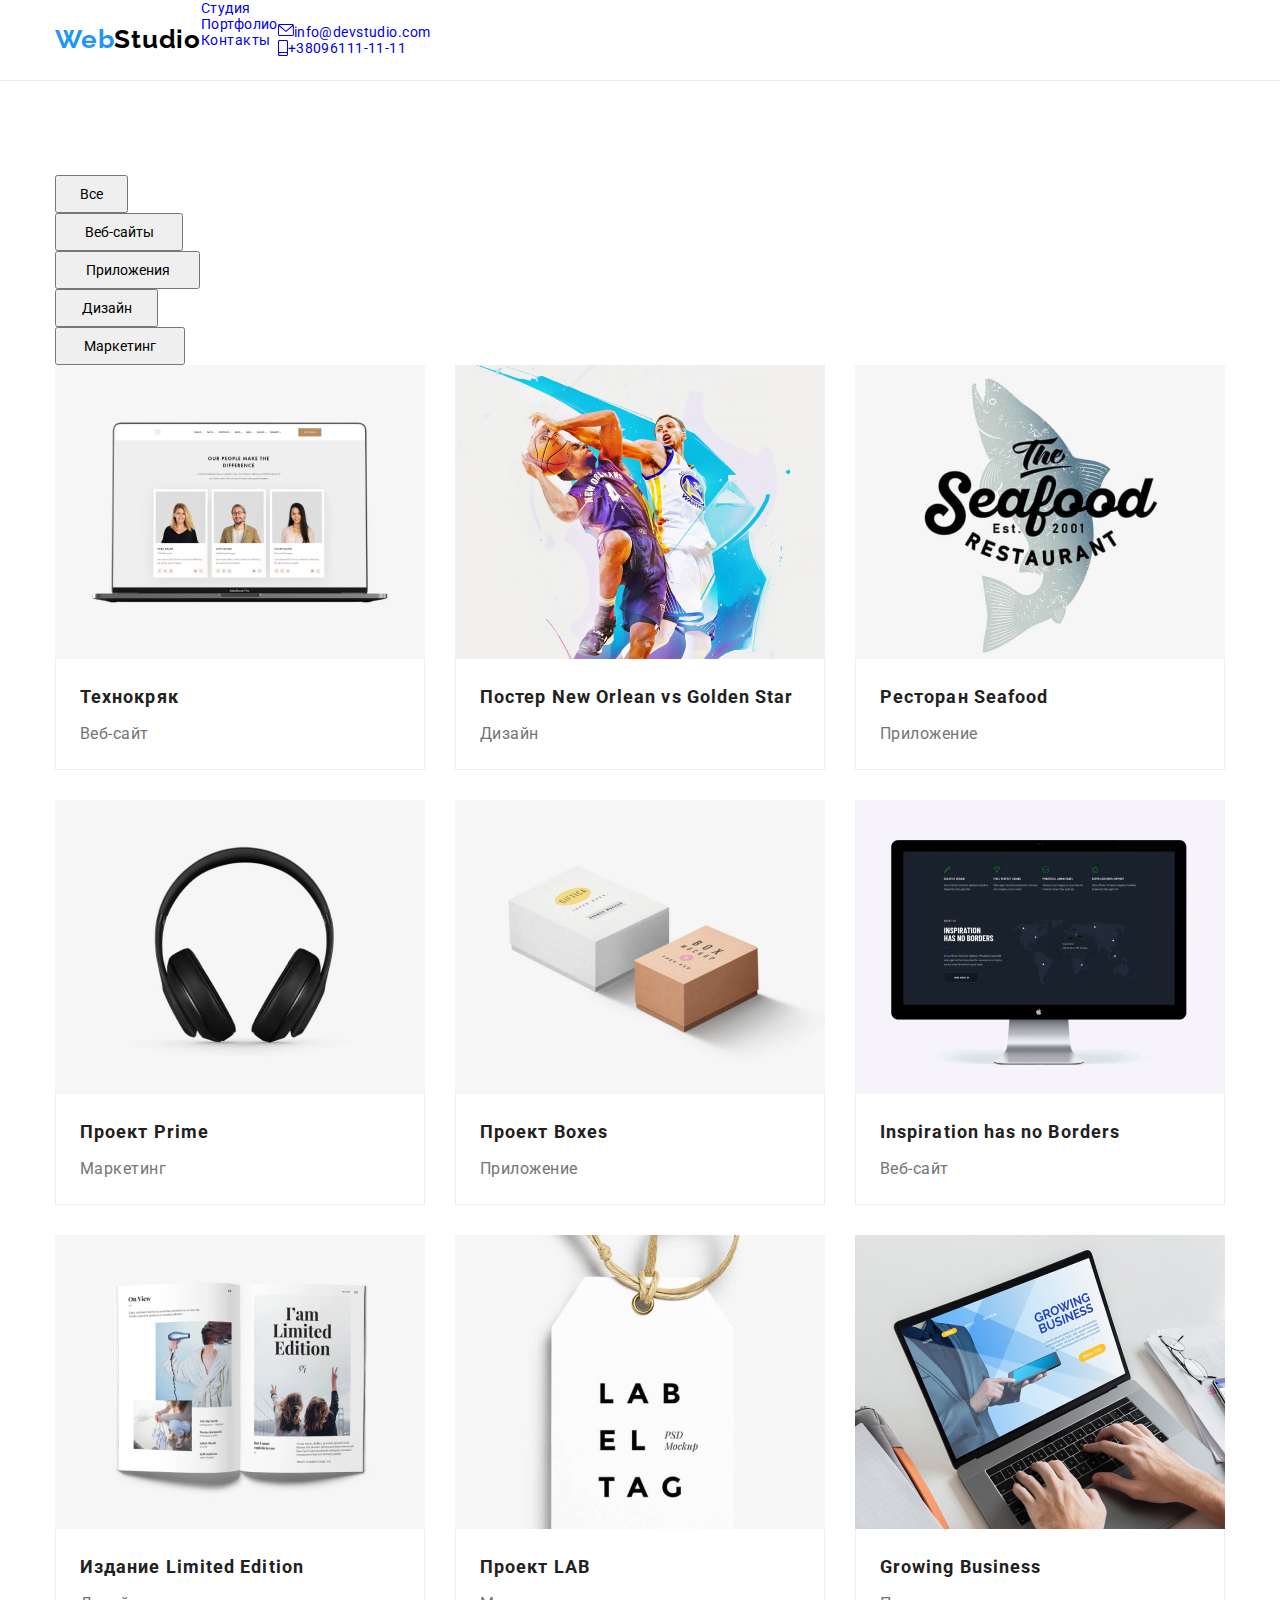
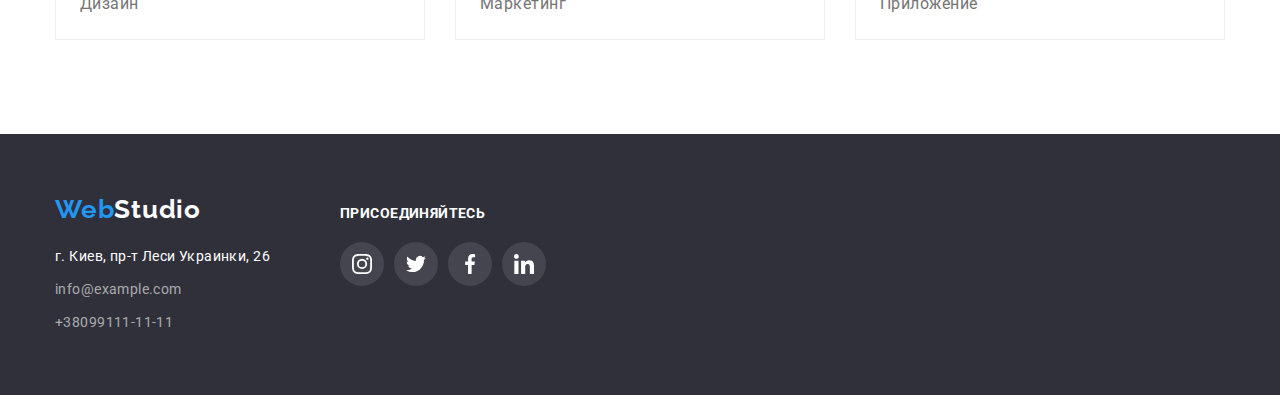
==== commit ba0767d9: "добавляє класи" ====
--- a/portfolio.html
+++ b/portfolio.html
@@ -25,23 +25,23 @@
         <nav class="header-nav">
           <a lang="en" class="logo" href="./index.html"><span class="logo-web">Web</span>Studio</a>
 
-          <ul class="header-link list">
+          <ul class="header-list list">
             <li class="item"><a class="link" href="./index.html">Студия</a></li>
             <li class="item"><a class="link current" href="./portfolio.html">Портфолио</a></li>
             <li class="item"><a class="link" href="./index.html">Контакты</a></li>
           </ul>
         </nav>
-        <ul class="contact-link list">
-          <li class="item item-icon">
-            <a class="link" href="mailto:info@devstudio.com">
+        <ul class="contact-list list">
+          <li class="contact-item item item-icon">
+            <a class="link contact-link" href="mailto:info@devstudio.com">
               <svg class="icon-mail">
                 <use href="./images/icon.svg/symbol-defs.svg#icon-mail"></use>
               </svg>
               info@devstudio.com
             </a>
           </li>
-          <li class="item item-icon">
-            <a class="link" href="tel:+380961111111"
+          <li class="contact-item item item-icon">
+            <a class="link contact-link" href="tel:+380961111111"
               ><svg class="icon-smartphone">
                 <use href="./images/icon.svg/symbol-defs.svg#icon-smartphone"></use>
               </svg>
@@ -61,7 +61,7 @@
         <div class="container">
           <!--portfolio buttons-->
 
-          <ul class="buttons list">
+          <ul class="list-button list">
             <li class="item">
               <button class="button all" type="button">Все</button>
             </li>
@@ -195,28 +195,28 @@
         <div class="container-social">
           <h2 class="social-title">присоединяйтесь</h2>
           <ul class="list list-social">
-            <li class="blank-social icon-social">
+            <li class="item-social icon-social">
               <a class="link" href="">
                 <svg class="footer-icon">
                   <use href="./images/icon.svg/symbol-defs.svg#icon-instagram"></use>
                 </svg>
               </a>
             </li>
-            <li class="blank-social icon-social">
+            <li class="item-social icon-social">
               <a class="link" href="">
                 <svg class="footer-icon">
                   <use href="./images/icon.svg/symbol-defs.svg#icon-twitter"></use>
                 </svg>
               </a>
             </li>
-            <li class="blank-social icon-social">
+            <li class="item-social icon-social">
               <a class="link" href="">
                 <svg class="footer-icon">
                   <use href="./images/icon.svg/symbol-defs.svg#icon-facebook"></use>
                 </svg>
               </a>
             </li>
-            <li class="blank-social icon-social">
+            <li class="item-social icon-social">
               <a class="link" href="">
                 <svg class="footer-icon">
                   <use href="./images/icon.svg/symbol-defs.svg#icon-linkedin"></use>
--- a/styles/style.css
+++ b/styles/style.css
@@ -326,6 +326,8 @@
   line-height: 1.88;
 
   letter-spacing: 0.03em;
+
+  color: var(--primari-text-color);
 }
 
 /* hero title*/
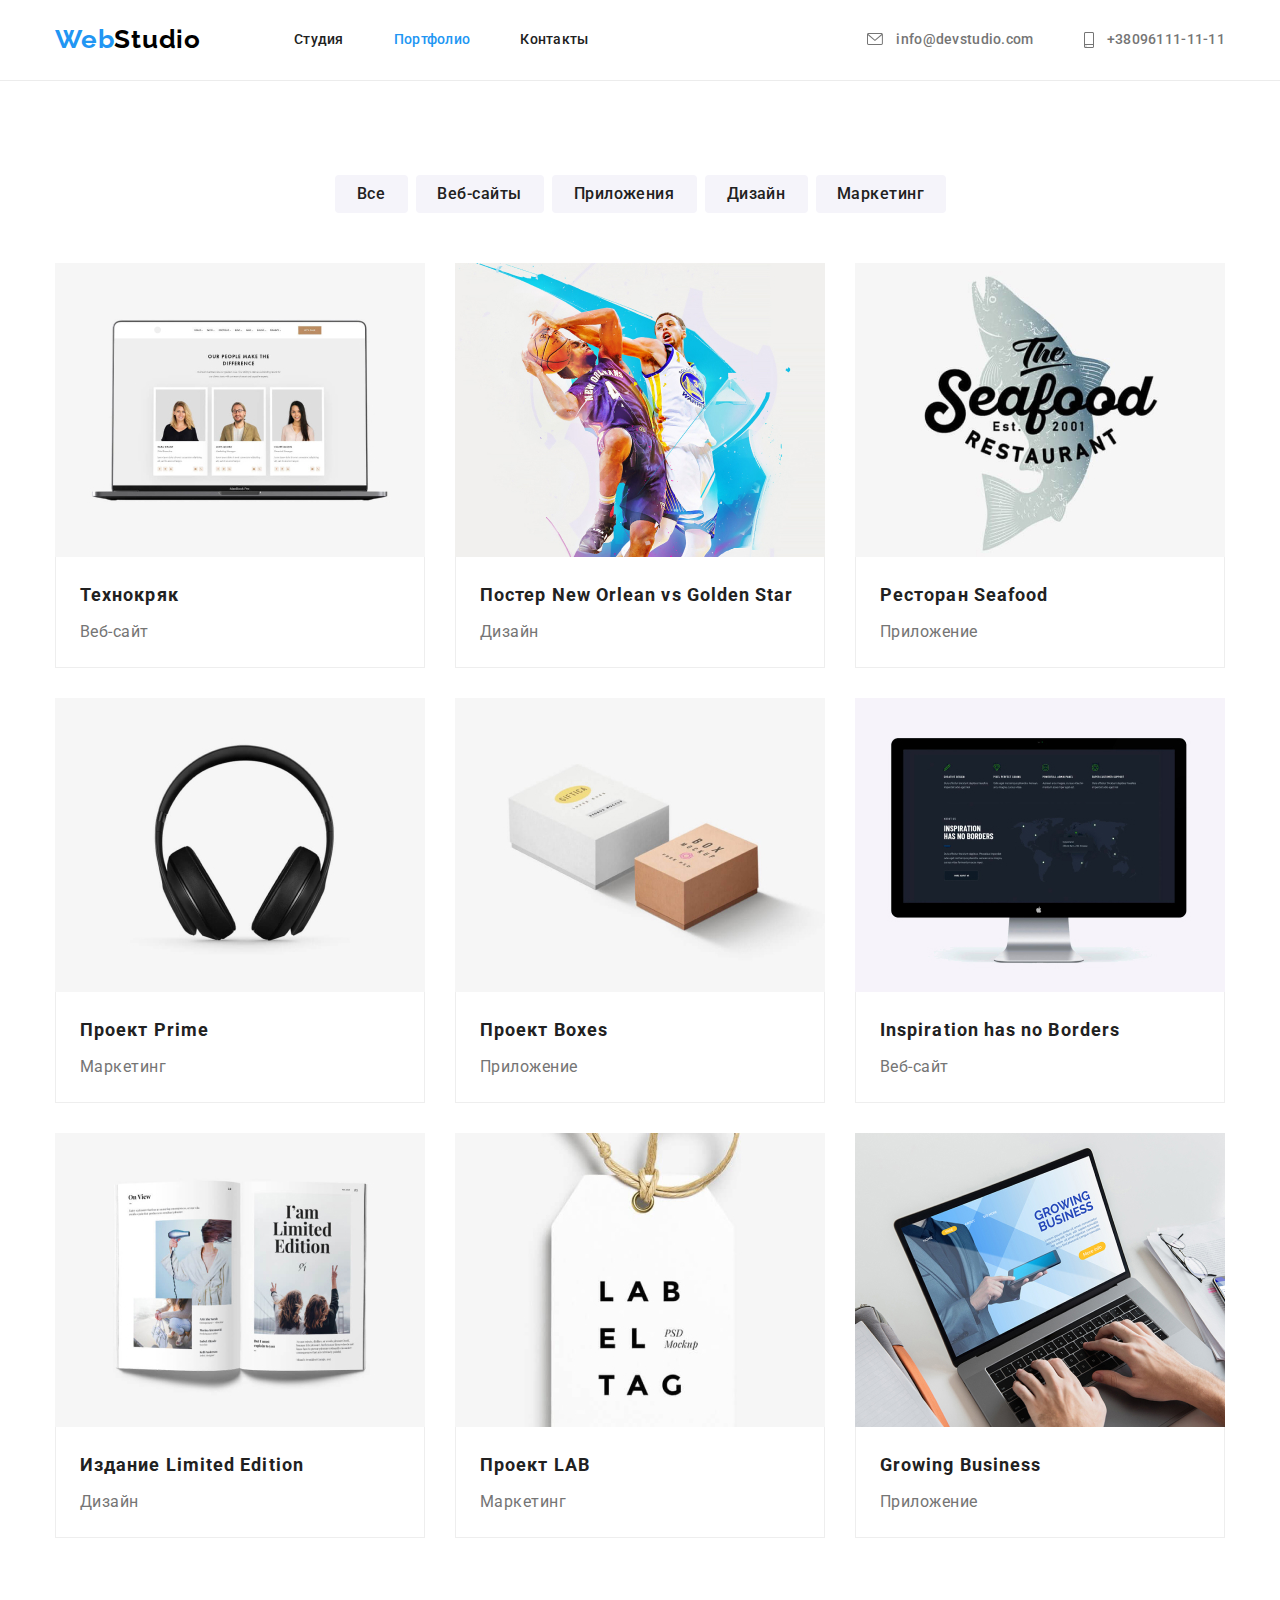
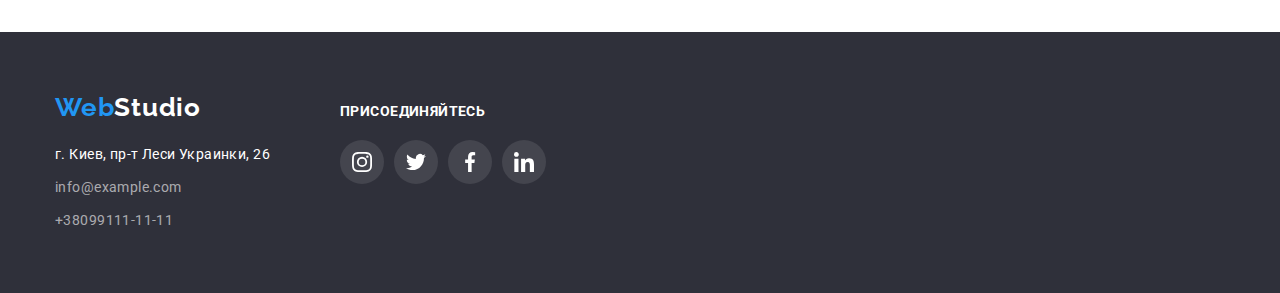
==== commit 4f1a664f: "додає нижню риску для активної сторінки" ====
--- a/portfolio.html
+++ b/portfolio.html
@@ -27,7 +27,9 @@
 
           <ul class="header-list list">
             <li class="item"><a class="link" href="./index.html">Студия</a></li>
-            <li class="item"><a class="link current" href="./portfolio.html">Портфолио</a></li>
+            <li class="item is-active">
+              <a class="link current" href="./portfolio.html">Портфолио</a>
+            </li>
             <li class="item"><a class="link" href="./index.html">Контакты</a></li>
           </ul>
         </nav>
--- a/styles/style.css
+++ b/styles/style.css
@@ -114,7 +114,7 @@
   align-items: center;
 }
 
-.header-link {
+.header-list {
   align-items: center;
   display: flex;
 
@@ -126,7 +126,7 @@
   color: var(--link-color);
 }
 
-.header-link .link {
+.header-list .link {
   display: block;
   text-decoration: none;
   font-weight: 500;
@@ -136,11 +136,11 @@
   color: var(--title-text-color);
 }
 
-.header-link .link.current {
+.header-list .link.current {
   color: var(--link-color);
 }
 
-.header-link > .item:nth-child(n + 2) {
+.header-list > .item:nth-child(n + 2) {
   margin-left: 50px;
 }
 
@@ -149,13 +149,13 @@
   color: var(--link-color);
 }
 
-.contact-link {
+.contact-list {
   display: flex;
 
   margin-left: auto;
 }
 
-.contact-link .link {
+.contact-list .link {
   cursor: pointer;
 
   font-weight: 500;
@@ -166,7 +166,7 @@
   color: var(--primari-text-color);
 }
 
-.contact-link > .item:nth-child(n + 2) {
+.contact-list > .item:nth-child(n + 2) {
   margin-left: 50px;
 }
 
@@ -176,6 +176,8 @@
   width: 16px;
   height: 12px;
 
+  margin-right: 10px;
+
   fill: currentColor;
 }
 
@@ -184,6 +186,9 @@
 
   width: 10px;
   height: 16px;
+
+  margin-right: 10px;
+
   fill: currentColor;
 }
 
@@ -209,18 +214,18 @@
 
 /* portfolio buttons */
 
-.buttons {
+.list-button {
   display: flex;
   justify-content: center;
 
   margin-bottom: 50px;
 }
 
-.buttons > .item:nth-child(n + 2) {
+.list-button > .item:nth-child(n + 2) {
   margin-left: 8px;
 }
 
-.buttons .button {
+.list-button .button {
   cursor: pointer;
 
   border-radius: 4px;
@@ -239,8 +244,8 @@
   color: var(--title-text-color);
 }
 
-.buttons .button:hover,
-.buttons .button:focus {
+.list-button .button:hover,
+.list-button .button:focus {
   background-color: var(--link-color);
   color: var(--secondary-text-color);
   box-shadow: 0px 3px 1px rgba(0, 0, 0, 0.1), 0px 1px 2px rgba(0, 0, 0, 0.08),
@@ -332,7 +337,7 @@
 
 /* hero title*/
 
-.section.hero {
+.hero-section {
   background-image: linear-gradient(
       to right,
       var(--hero-linear-gradient),
@@ -356,7 +361,7 @@
   background-color: var(--first-bcg-color);
 }
 
-.hero .hero-title {
+.hero-title {
   margin-bottom: 30px;
   font-weight: 900;
   font-size: 44px;
@@ -369,7 +374,7 @@
   color: var(--secondary-text-color);
 }
 
-.hero .hero-button {
+.hero-button {
   cursor: pointer;
   font-weight: 700;
   font-size: 16px;
@@ -431,7 +436,7 @@
   margin-right: 30px;
 }
 
-.skill-list .skill-title {
+.skill-title {
   margin-bottom: 10px;
   font-weight: 700;
   font-size: 14px;
@@ -441,7 +446,7 @@
   color: var(--title-text-color);
 }
 
-.skill-list .skill-text {
+.skill-text {
   font-weight: 400;
   font-size: 14px;
   line-height: 1.71;
@@ -455,7 +460,7 @@
   --amount: 2;
 }
 
-.section.work {
+.work-section {
   padding-top: 0;
 }
 
@@ -472,12 +477,12 @@
 
 /* our team */
 
-.section.team {
+.team-section {
   background-color: var(--second-bcg-color);
 }
 
 .team-list {
-  --item: 4;
+  --items: 4;
   --amount: 3;
 }
 
@@ -493,7 +498,7 @@
   padding-bottom: 39px;
 }
 
-.team .team-title {
+.team-title {
   margin-bottom: 50px;
   font-weight: 700;
   font-size: 36px;
@@ -503,7 +508,7 @@
   color: var(--title-text-color);
 }
 
-.team .team-name {
+.team-name {
   margin-top: 0;
   margin-bottom: 10px;
   font-weight: 500;
@@ -515,7 +520,7 @@
   color: var(--title-text-color);
 }
 
-.team .team-job {
+.team-job {
   font-weight: 400;
   font-size: 16px;
   line-height: 1.18;
@@ -533,7 +538,7 @@
   justify-content: center;
 }
 
-.list-icon .link {
+.link-icon {
   display: flex;
 
   cursor: pointer;
@@ -548,8 +553,8 @@
   align-items: center;
 }
 
-.list-icon .link:hover,
-.list-icon .link:focus {
+.link-icon:hover,
+.link-icon:focus {
   background-color: var(--link-color);
   color: var(--secondary-text-color);
 }
@@ -609,36 +614,8 @@
 
 .icon-client {
   fill: currentColor;
-}
-
-.company1 {
-  width: 41px;
-  height: 67px;
-}
-
-.company2 {
-  width: 40px;
-  height: 52px;
-}
-
-.company3 {
-  width: 43px;
-  height: 41px;
-}
-
-.company4 {
-  width: 84px;
-  height: 40px;
-}
-
-.company5 {
-  width: 62px;
-  height: 45px;
-}
-
-.company6 {
-  width: 93px;
-  height: 44px;
+  width: 106px;
+  height: 60px;
 }
 
 /* footer */
@@ -738,8 +715,8 @@
   background-color: var(--main-bg-icon-color);
 }
 
-.blank-social > .link:hover,
-.blank-social > .link:focus {
+.item-social > .link:hover,
+.item-social > .link:focus {
   background-color: var(--link-color);
 }
 
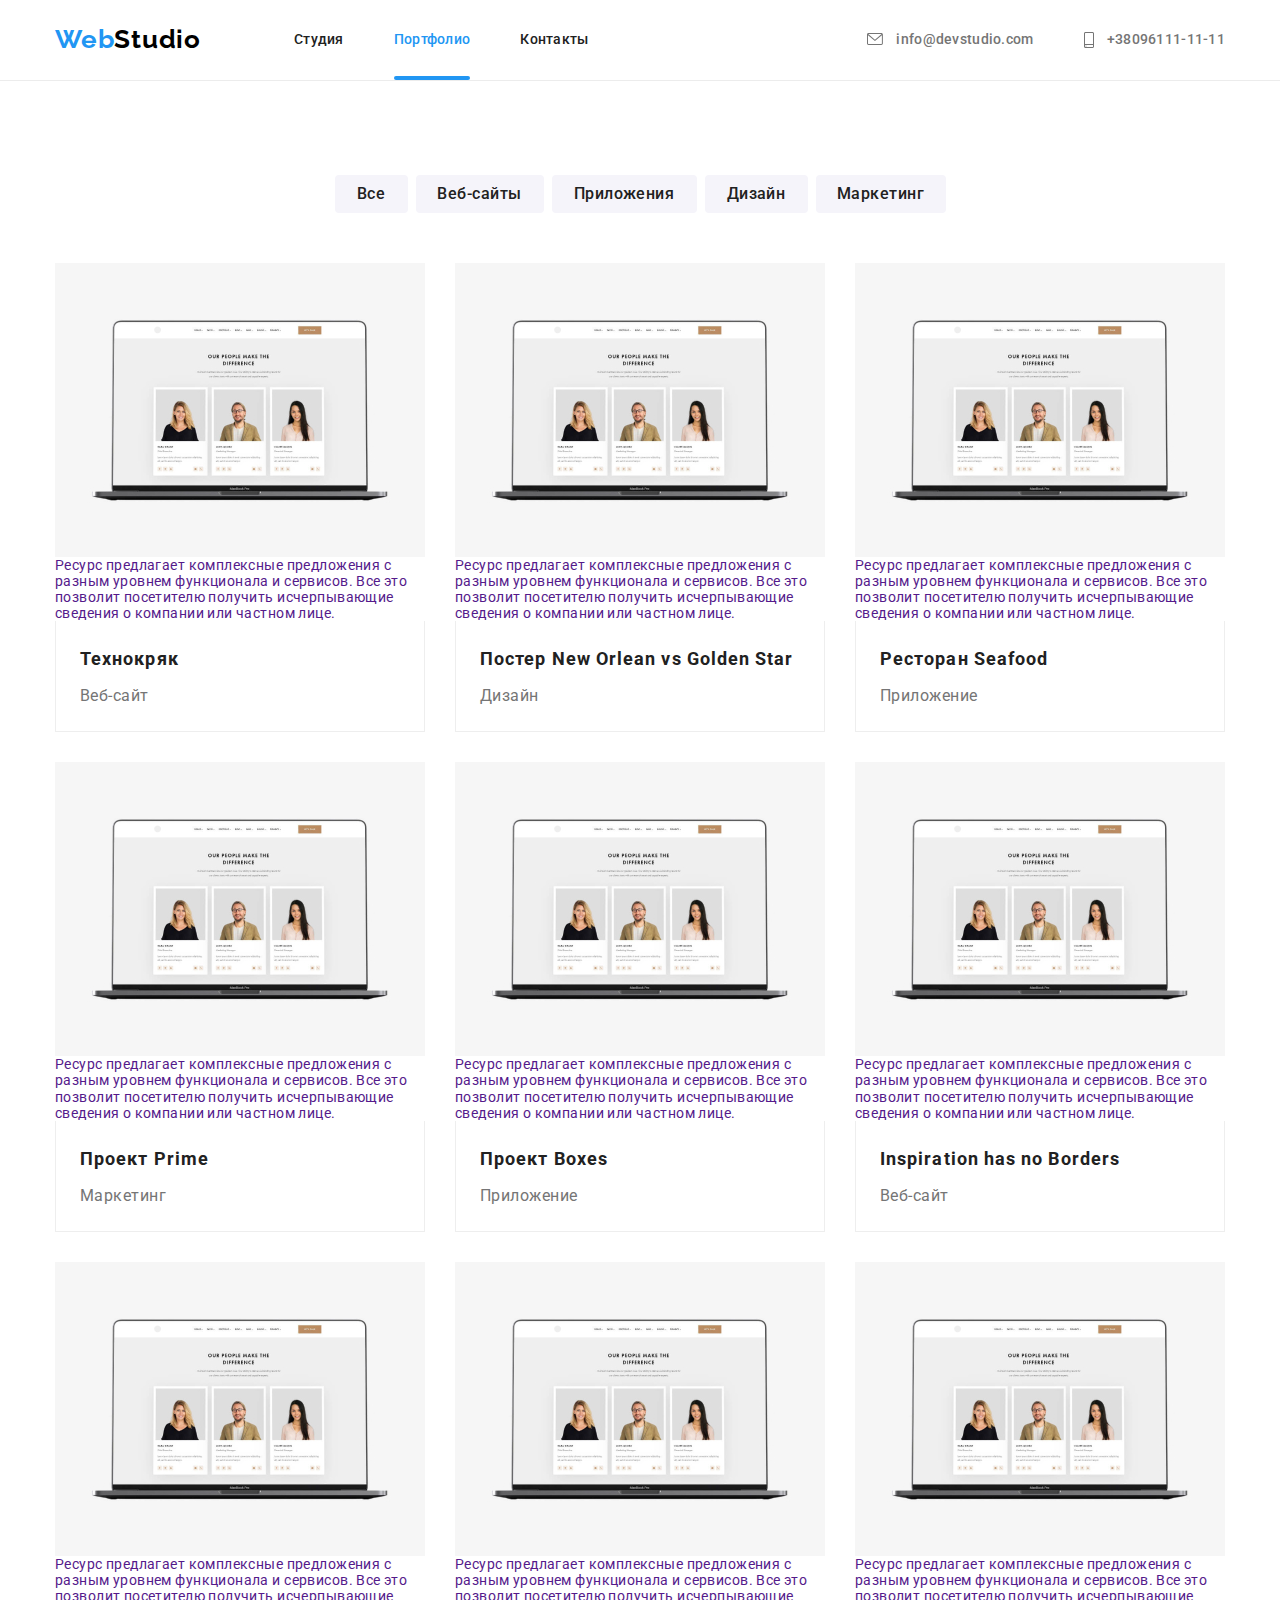
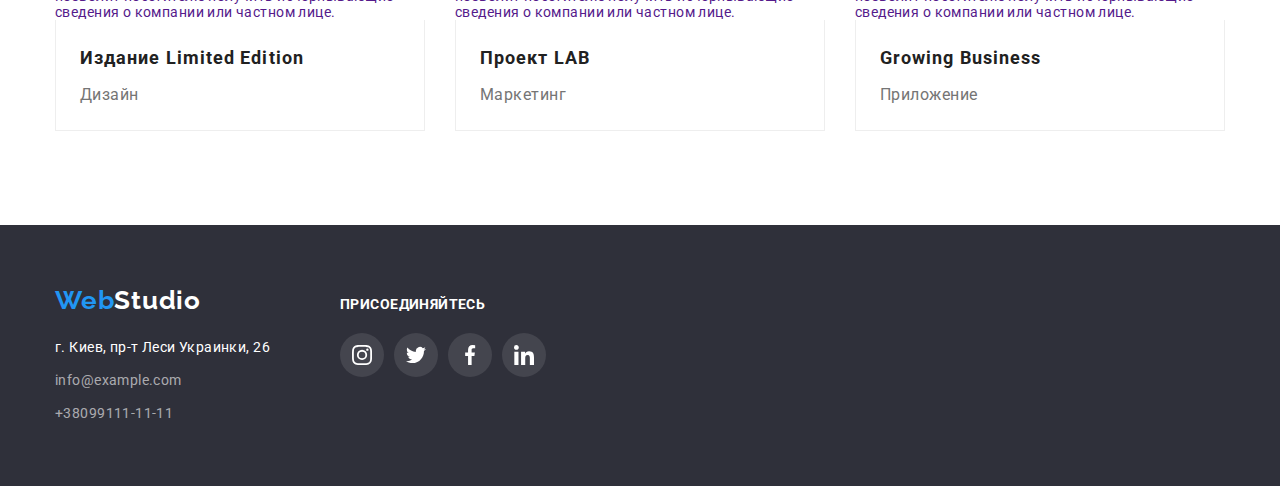
==== commit bbc68477: "додає коробку з текстом" ====
--- a/portfolio.html
+++ b/portfolio.html
@@ -84,81 +84,144 @@
           <!--projects-->
 
           <ul class="project-list list set-card">
-            <li class="set-item">
-              <a class="link project-card" href="">
-                <img class="project-img" src="./images/box4.jpg" alt="project" width="370" />
+            <li class="project-item set-item">
+              <a class="link project-card" href="">
+                <div class="project-slider">
+                  <img class="project-img" src="./images/box4.jpg" alt="project" width="370" />
+                  <p class="project-desc">
+                    Ресурс предлагает комплексные предложения с разным уровнем функционала и
+                    сервисов. Все это позволит посетителю получить исчерпывающие сведения о компании
+                    или частном лице.
+                  </p>
+                </div>
                 <div class="project-box">
                   <h2 class="project-title">Технокряк</h2>
                   <p class="project-text">Веб-сайт</p>
                 </div>
               </a>
             </li>
-            <li class="set-item">
-              <a class="link project-card" href=""
-                ><img class="project-img" src="./images/box5.jpg" alt="project" width="370" />
+            <li class="project-item set-item">
+              <a class="link project-card" href="">
+                <div class="project-slider">
+                  <img class="project-img" src="./images/box4.jpg" alt="project" width="370" />
+                  <p class="project-desc">
+                    Ресурс предлагает комплексные предложения с разным уровнем функционала и
+                    сервисов. Все это позволит посетителю получить исчерпывающие сведения о компании
+                    или частном лице.
+                  </p>
+                </div>
                 <div class="project-box">
                   <h2 class="project-title">Постер New Orlean vs Golden Star</h2>
                   <p class="project-text">Дизайн</p>
                 </div>
               </a>
             </li>
-            <li class="set-item">
-              <a class="link project-card" href=""
-                ><img class="project-img" src="./images/box6.jpg" alt="project" width="370" />
+            <li class="project-item set-item">
+              <a class="link project-card" href="">
+                <div class="project-slider">
+                  <img class="project-img" src="./images/box4.jpg" alt="project" width="370" />
+                  <p class="project-desc">
+                    Ресурс предлагает комплексные предложения с разным уровнем функционала и
+                    сервисов. Все это позволит посетителю получить исчерпывающие сведения о компании
+                    или частном лице.
+                  </p>
+                </div>
                 <div class="project-box">
                   <h2 class="project-title">Ресторан Seafood</h2>
                   <p class="project-text">Приложение</p>
                 </div>
               </a>
             </li>
-            <li class="set-item">
-              <a class="link project-card" href=""
-                ><img class="project-img" src="./images/box7.jpg" alt="project" width="370" />
+            <li class="project-item set-item">
+              <a class="link project-card" href="">
+                <div class="project-slider">
+                  <img class="project-img" src="./images/box4.jpg" alt="project" width="370" />
+                  <p class="project-desc">
+                    Ресурс предлагает комплексные предложения с разным уровнем функционала и
+                    сервисов. Все это позволит посетителю получить исчерпывающие сведения о компании
+                    или частном лице.
+                  </p>
+                </div>
                 <div class="project-box">
                   <h2 class="project-title">Проект Prime</h2>
                   <p class="project-text">Маркетинг</p>
                 </div>
               </a>
             </li>
-            <li class="set-item">
-              <a class="link project-card" href=""
-                ><img class="project-img" src="./images/box8.jpg" alt="project" width="370" />
+            <li class="project-item set-item">
+              <a class="link project-card" href="">
+                <div class="project-slider">
+                  <img class="project-img" src="./images/box4.jpg" alt="project" width="370" />
+                  <p class="project-desc">
+                    Ресурс предлагает комплексные предложения с разным уровнем функционала и
+                    сервисов. Все это позволит посетителю получить исчерпывающие сведения о компании
+                    или частном лице.
+                  </p>
+                </div>
                 <div class="project-box">
                   <h2 class="project-title">Проект Boxes</h2>
                   <p class="project-text">Приложение</p>
                 </div>
               </a>
             </li>
-            <li class="set-item">
-              <a class="link project-card" href=""
-                ><img class="project-img" src="./images/box9.jpg" alt="project" width="370" />
+            <li class="project-item set-item">
+              <a class="link project-card" href="">
+                <div class="project-slider">
+                  <img class="project-img" src="./images/box4.jpg" alt="project" width="370" />
+                  <p class="project-desc">
+                    Ресурс предлагает комплексные предложения с разным уровнем функционала и
+                    сервисов. Все это позволит посетителю получить исчерпывающие сведения о компании
+                    или частном лице.
+                  </p>
+                </div>
                 <div class="project-box">
                   <h2 class="project-title">Inspiration has no Borders</h2>
                   <p class="project-text">Веб-сайт</p>
                 </div>
               </a>
             </li>
-            <li class="set-item">
-              <a class="link project-card" href=""
-                ><img class="project-img" src="./images/box10.jpg" alt="project" width="370" />
+            <li class="project-item set-item">
+              <a class="link project-card" href="">
+                <div class="project-slider">
+                  <img class="project-img" src="./images/box4.jpg" alt="project" width="370" />
+                  <p class="project-desc">
+                    Ресурс предлагает комплексные предложения с разным уровнем функционала и
+                    сервисов. Все это позволит посетителю получить исчерпывающие сведения о компании
+                    или частном лице.
+                  </p>
+                </div>
                 <div class="project-box">
                   <h2 class="project-title">Издание Limited Edition</h2>
                   <p class="project-text">Дизайн</p>
                 </div>
               </a>
             </li>
-            <li class="set-item">
-              <a class="link project-card" href=""
-                ><img class="project-img" src="./images/box11.jpg" alt="project" width="370" />
+            <li class="project-item set-item">
+              <a class="link project-card" href="">
+                <div class="project-slider">
+                  <img class="project-img" src="./images/box4.jpg" alt="project" width="370" />
+                  <p class="project-desc">
+                    Ресурс предлагает комплексные предложения с разным уровнем функционала и
+                    сервисов. Все это позволит посетителю получить исчерпывающие сведения о компании
+                    или частном лице.
+                  </p>
+                </div>
                 <div class="project-box">
                   <h2 class="project-title">Проект LAB</h2>
                   <p class="project-text">Маркетинг</p>
                 </div>
               </a>
             </li>
-            <li class="set-item">
-              <a class="link project-card" href=""
-                ><img class="project-img" src="./images/box12.jpg" alt="project" width="370" />
+            <li class="project-item set-item">
+              <a class="link project-card" href="">
+                <div class="project-slider">
+                  <img class="project-img" src="./images/box4.jpg" alt="project" width="370" />
+                  <p class="project-desc">
+                    Ресурс предлагает комплексные предложения с разным уровнем функционала и
+                    сервисов. Все это позволит посетителю получить исчерпывающие сведения о компании
+                    или частном лице.
+                  </p>
+                </div>
                 <div class="project-box">
                   <h2 class="project-title">Growing Business</h2>
                   <p class="project-text">Приложение</p>
--- a/styles/style.css
+++ b/styles/style.css
@@ -42,6 +42,11 @@
   height: auto;
 }
 
+:hover,
+:focus {
+  transition: 250ms cubic-bezier(0.4, 0, 0.2, 1);
+}
+
 .list {
   list-style: none;
   padding-left: 0;
@@ -119,6 +124,10 @@
   display: flex;
 
   margin-left: 93px;
+}
+
+.item.is-active {
+  position: relative;
 }
 
 .header-content .link:hover,
@@ -140,6 +149,20 @@
   color: var(--link-color);
 }
 
+.link.current::after {
+  position: absolute;
+  content: '';
+
+  bottom: -32px;
+  left: 0;
+  border-radius: 2px;
+
+  width: 100%;
+  height: 4px;
+
+  background-color: var(--link-color);
+}
+
 .header-list > .item:nth-child(n + 2) {
   margin-left: 50px;
 }
@@ -396,6 +419,54 @@
   box-shadow: 0px 4px 4px rgba(0, 0, 0, 0.15);
 }
 
+.backdrop {
+  position: fixed;
+  top: 0;
+  left: 0;
+
+  width: 100%;
+  height: 100%;
+
+  background-color: rgba(0, 0, 0, 0.2);
+}
+
+.backdrop.is-hidden {
+  opacity: 0;
+  pointer-events: none;
+}
+
+.modal {
+  position: absolute;
+  top: 50%;
+  left: 50%;
+  transform: translate(-50%, -50%);
+
+  min-width: 528px;
+  min-height: 581px;
+
+  background-color: var(--secondary-text-color);
+  box-shadow: 0px 1px 3px rgba(0, 0, 0, 0.12), 0px 1px 1px rgba(0, 0, 0, 0.14),
+    0px 2px 1px rgba(0, 0, 0, 0.2);
+  border-radius: 4px;
+}
+
+.modal-button {
+  position: absolute;
+  right: 8px;
+  top: 8px;
+  cursor: pointer;
+  background-color: var(--secondary-text-color);
+  border: none;
+}
+
+.icon-close {
+  width: 18px;
+  height: 18px;
+
+  border: 1px solid rgba(0, 0, 0, 0.1);
+  border-radius: 50%;
+}
+
 /* skills */
 
 .skill-list {
@@ -475,6 +546,34 @@
   color: var(--title-text-color);
 }
 
+.work-item {
+  position: relative;
+}
+
+.work-text {
+  position: absolute;
+
+  display: flex;
+  justify-content: center;
+  align-items: center;
+
+  left: 0;
+  bottom: 0;
+
+  width: 100%;
+  min-height: 70px;
+
+  font-weight: 700;
+  font-size: 14px;
+  line-height: 16px;
+
+  letter-spacing: 0.03em;
+  text-transform: uppercase;
+
+  color: var(--secondary-text-color);
+  background: rgba(47, 48, 58, 0.8);
+}
+
 /* our team */
 
 .team-section {
